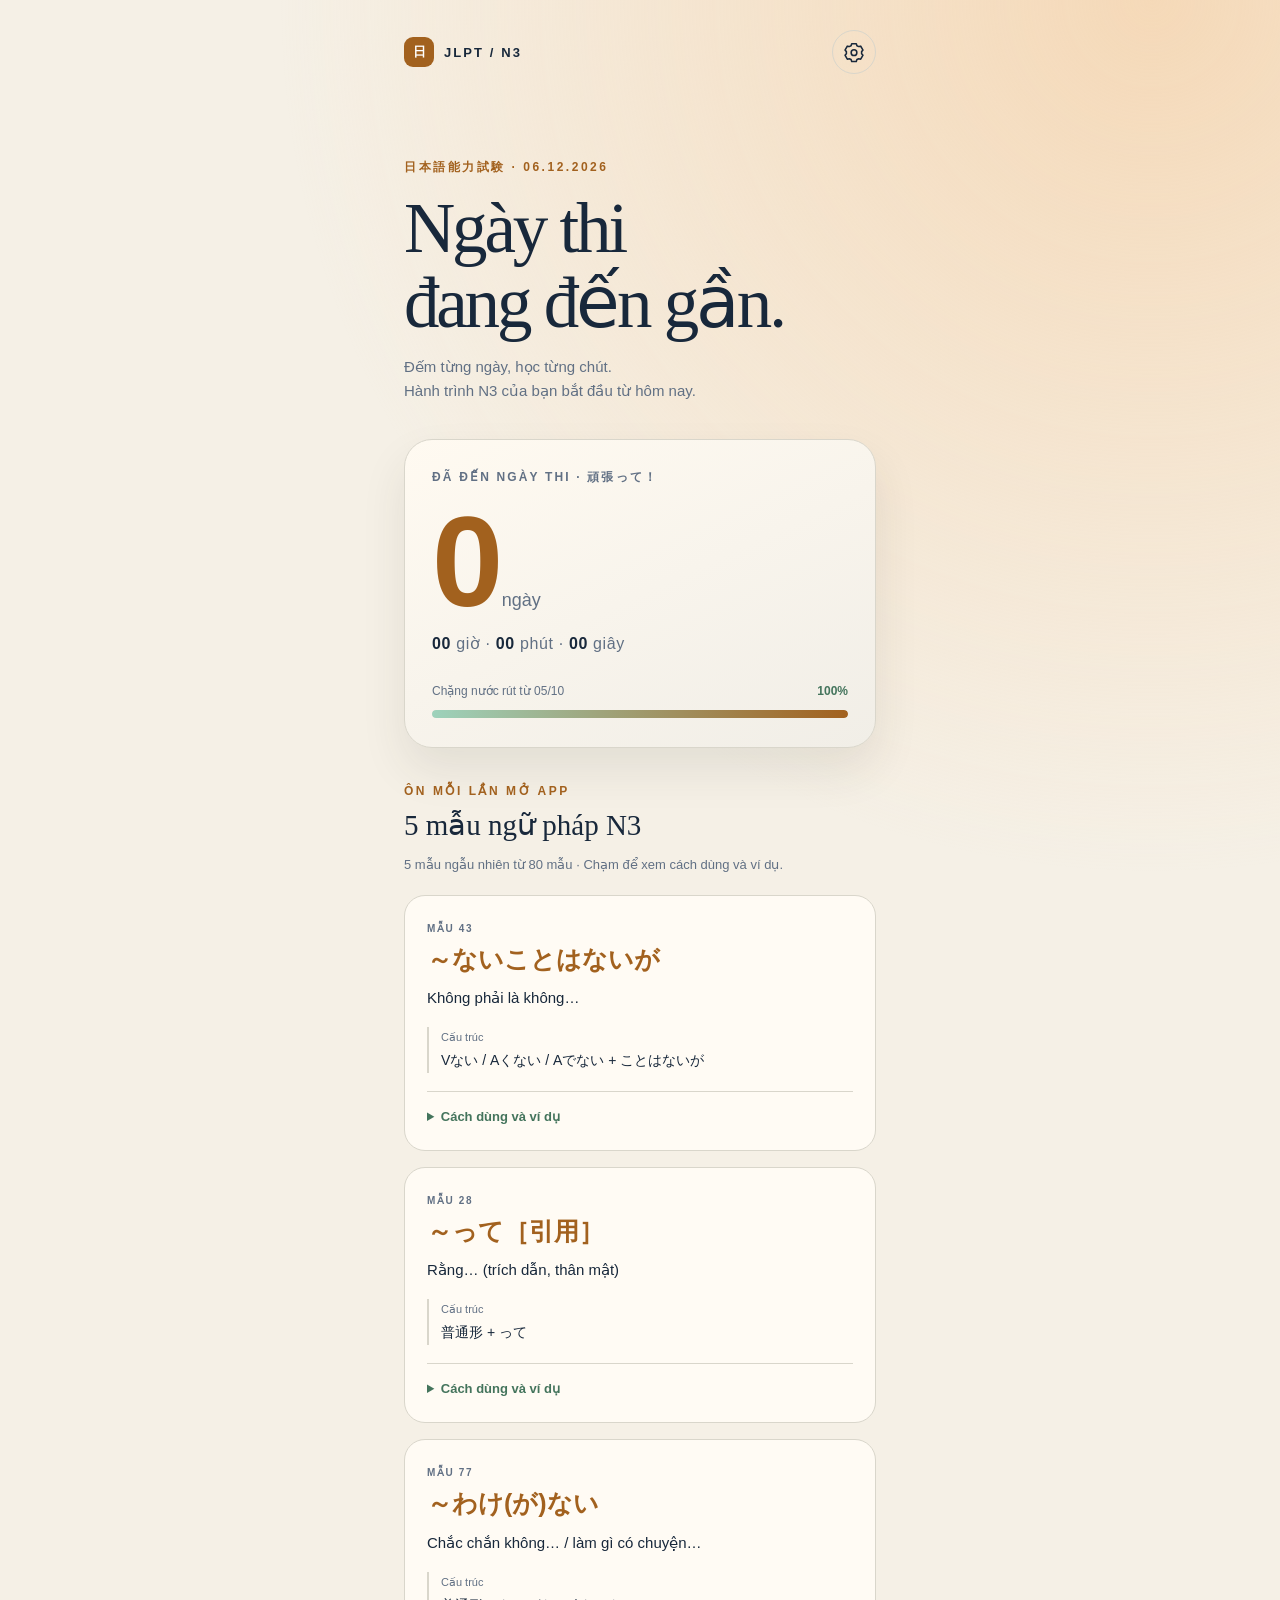
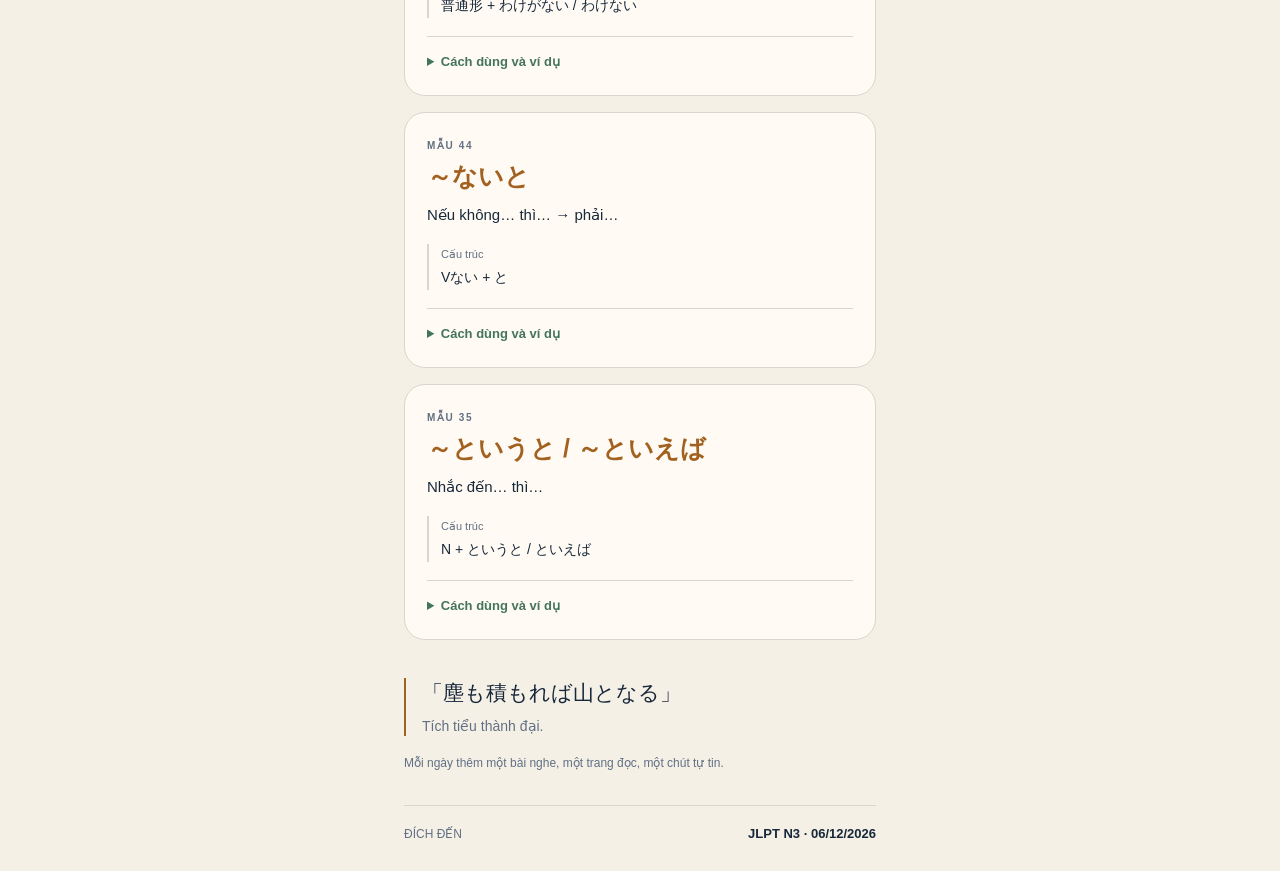
==== index.html @ bcc364c3 "Split settings into profile and grammar sections; hide source pages" ====
<!doctype html>
<html lang="vi">
<head>
  <meta charset="utf-8">
  <meta name="viewport" content="width=device-width, initial-scale=1, viewport-fit=cover">
  <meta name="theme-color" content="#11223a">
  <meta name="apple-mobile-web-app-capable" content="yes">
  <meta name="apple-mobile-web-app-status-bar-style" content="black-translucent">
  <meta name="apple-mobile-web-app-title" content="JLPT N3">
  <meta name="description" content="Đếm ngược đến kỳ thi JLPT N3 ngày 06/12/2026.">
  <link rel="manifest" href="./manifest.webmanifest">
  <link rel="icon" type="image/svg+xml" href="./icon.svg">
  <link rel="apple-touch-icon" href="./apple-touch-icon.png">
  <title>JLPT N3 · Countdown</title>
  <link rel="stylesheet" href="./grammar.css">
  <script type="module" src="./grammar.js"></script>
  <style>
    :root{color-scheme:dark;--bg:#0b1729;--card:#13243c;--line:#304662;--text:#f5f2e9;--muted:#a9b6c8;--accent:#eabb76;--green:#a8d6ba}
    *{box-sizing:border-box}html{min-height:100%;background:var(--bg)}body{margin:0;min-height:100svh;font-family:ui-sans-serif,-apple-system,BlinkMacSystemFont,"Segoe UI",sans-serif;color:var(--text);background:radial-gradient(circle at 80% 5%,#263b56 0,transparent 36%),radial-gradient(circle at 0 100%,#183247 0,transparent 42%),var(--bg)}
    main{width:min(100%,520px);min-height:100svh;margin:auto;padding:calc(30px + env(safe-area-inset-top)) 24px calc(30px + env(safe-area-inset-bottom));display:flex;flex-direction:column}
    .top{display:flex;justify-content:space-between;align-items:center;gap:12px}.brand{display:flex;align-items:center;gap:10px;font-size:13px;font-weight:750;letter-spacing:.16em}.seal{width:30px;height:30px;display:grid;place-items:center;border-radius:9px;background:var(--accent);color:var(--bg);font-weight:900;letter-spacing:0}.settings{display:grid;place-items:center;width:44px;height:44px;color:var(--text);border:1px solid var(--line);border-radius:50%;text-decoration:none}.settings svg{width:22px;height:22px}.settings:focus-visible{outline:2px solid var(--accent);outline-offset:3px}
    .hero{padding:clamp(45px,10vh,85px) 0 36px}.eyebrow{font-size:12px;letter-spacing:.21em;color:var(--accent);font-weight:800}.greeting{color:var(--green);font-size:15px;font-weight:700;margin:16px 0 -2px}.hero h1{font-family:Georgia,"Times New Roman",serif;font-size:clamp(47px,12vw,71px);font-weight:400;line-height:1.05;letter-spacing:-.045em;margin:15px 0}.hero p{color:var(--muted);font-size:15px;line-height:1.6;margin:0}
    .count{border:1px solid var(--line);background:linear-gradient(155deg,#1b304b,var(--card));border-radius:28px;padding:29px 27px;box-shadow:0 22px 50px #040a1480}.count-label{font-size:12px;text-transform:uppercase;letter-spacing:.18em;color:var(--muted);font-weight:700}.days{display:flex;align-items:baseline;gap:10px;margin:12px 0 8px}.days strong{font-size:clamp(90px,24vw,128px);font-weight:650;letter-spacing:-.09em;line-height:1;font-variant-numeric:tabular-nums;color:var(--accent)}.days span{font-size:18px;color:var(--muted)}.clock{font-size:16px;font-variant-numeric:tabular-nums;letter-spacing:.04em;color:var(--text)}.clock span{color:var(--muted)}
    .progress-head{display:flex;justify-content:space-between;gap:10px;margin-top:31px;font-size:12px;color:var(--muted)}.progress-head strong{color:var(--green)}.track{margin-top:12px;height:8px;border-radius:99px;background:#34465b;overflow:hidden}.fill{height:100%;width:0;background:linear-gradient(90deg,#9dd2bb,var(--accent));border-radius:99px;transition:width .5s}
    .footer{margin-top:auto;padding-top:38px}.quote{border-left:2px solid var(--accent);padding-left:16px;line-height:1.45}.quote .jp{font-family:Georgia,"Times New Roman",serif;font-size:21px}.quote .vi{display:block;margin-top:7px;color:var(--muted);font-size:14px}.sub{color:var(--muted);font-size:12px;line-height:1.6;margin:18px 0 0}.exam{display:flex;justify-content:space-between;gap:15px;align-items:center;margin-top:32px;padding-top:20px;border-top:1px solid var(--line);font-size:12px;color:var(--muted)}.exam b{color:var(--text);font-size:13px}
    [hidden]{display:none!important}
    @media(prefers-color-scheme:light){:root{color-scheme:light;--bg:#f5f0e6;--card:#fffbf4;--line:#d9d6cb;--text:#18283b;--muted:#617084;--accent:#a2611e;--green:#44745c}body{background:radial-gradient(circle at 90% 0%,#f5d9b8 0,transparent 32%),var(--bg)}.count{background:linear-gradient(155deg,#fffaf1,#f1eee7);box-shadow:0 22px 45px #36312818}.seal{color:#fff}.track{background:#dfded5}}
    @media(max-width:360px){main{padding-left:19px;padding-right:19px}.count{padding:25px 21px}}
  </style>
</head>
<body>
  <main>
    <header class="top"><div class="brand"><div class="seal">日</div><span>JLPT / N3</span></div><a class="settings" href="./settings.html" aria-label="Mở cài đặt" title="Cài đặt"><svg viewBox="0 0 24 24" fill="none" stroke="currentColor" stroke-width="1.7" stroke-linecap="round" stroke-linejoin="round" aria-hidden="true"><path d="m9.5 3-.7 2.2-2 .9-2.1-.5-2.5 4.3 1.5 1.7v2.2l-1.5 1.7 2.5 4.3 2.1-.5 2 .9.7 2.1h5l.7-2.1 2-.9 2.1.5 2.5-4.3-1.5-1.7v-2.2l1.5-1.7-2.5-4.3-2.1.5-2-.9L14.5 3z"/><circle cx="12" cy="12.7" r="3.1"/></svg></a></header>
    <section class="hero"><div class="eyebrow">日本語能力試験 · 06.12.2026</div><div class="greeting" id="greeting" hidden></div><h1>Ngày thi<br>đang đến gần.</h1><p>Đếm từng ngày, học từng chút.<br>Hành trình N3 của bạn bắt đầu từ hôm nay.</p></section>
    <section class="count" aria-label="Đếm ngược đến ngày thi JLPT N3"><div class="count-label">Còn lại đến ngày thi</div><div class="days"><strong id="days">--</strong><span>ngày</span></div><div class="clock" aria-live="off"><b id="hours">--</b><span> giờ · </span><b id="minutes">--</b><span> phút · </span><b id="seconds">--</b><span> giây</span></div><div class="progress-head"><span>Chặng nước rút từ 05/10</span><strong id="percent">0%</strong></div><div class="track" role="progressbar" aria-label="Tiến độ đến ngày thi" aria-valuemin="0" aria-valuemax="100" aria-valuenow="0"><div class="fill" id="fill"></div></div></section>
    <section class="grammar-panel" id="daily-grammar" aria-labelledby="grammar-title"><div class="eyebrow">ÔN MỖI LẦN MỞ APP</div><h2 class="grammar-heading" id="grammar-title">5 mẫu ngữ pháp N3</h2><p class="grammar-status" id="grammar-status" role="status">Đang tải ngữ pháp…</p><button class="grammar-retry" id="grammar-retry" type="button" hidden>Thử tải lại</button><div class="grammar-list" id="grammar-list" aria-busy="true"></div></section>
    <div class="footer"><div class="quote" aria-live="polite"><span class="jp" id="quote-jp">「継続は力なり」</span><span class="vi" id="quote-vi">Kiên trì tạo nên sức mạnh.</span></div><p class="sub">Mỗi ngày thêm một bài nghe, một trang đọc, một chút tự tin.</p><div class="exam"><span>ĐÍCH ĐẾN</span><b>JLPT N3 · 06/12/2026</b></div></div>
  </main>
  <script>
    (()=>{
      // The calendar is shown in Vietnam time; the exact exam session time is not assumed.
      const exam=Date.parse('2026-12-06T00:00:00+07:00');
      const start=Date.parse('2026-10-05T00:00:00+07:00');
      const $=id=>document.getElementById(id), pad=n=>String(n).padStart(2,'0');
      function update(){
        const now=Date.now(), left=Math.max(0,exam-now);
        $('days').textContent=Math.floor(left/86400000);
        $('hours').textContent=pad(Math.floor(left/3600000)%24);
        $('minutes').textContent=pad(Math.floor(left/60000)%60);
        $('seconds').textContent=pad(Math.floor(left/1000)%60);
        const pct=Math.min(100,Math.max(0,(now-start)/(exam-start)*100));
        $('percent').textContent=Math.floor(pct)+'%';$('fill').style.width=pct+'%';
        document.querySelector('[role="progressbar"]').setAttribute('aria-valuenow',Math.floor(pct));
        if(!left){document.querySelector('.count-label').textContent='Đã đến ngày thi · 頑張って！';}
      }
      update();setInterval(update,1000);
      const nameKey='jlpt-n3-name',quoteKey='jlpt-n3-last-quote';
      const quotes=[
        ['継続は力なり','Kiên trì tạo nên sức mạnh.'],
        ['七転び八起き','Ngã bảy lần, đứng dậy tám lần.'],
        ['塵も積もれば山となる','Tích tiểu thành đại.'],
        ['千里の道も一歩から','Đường ngàn dặm bắt đầu từ một bước.'],
        ['好きこそ物の上手なれ','Yêu thích điều gì, ta sẽ dần giỏi điều ấy.'],
        ['石の上にも三年','Kiên trì đủ lâu rồi sẽ có thành quả.'],
        ['失敗は成功のもと','Thất bại là nền tảng của thành công.'],
        ['習うより慣れよ','Có thực hành mới thành thạo.']
      ];
      const read=key=>{try{return localStorage.getItem(key)}catch{return null}};
      const storedQuote=read(quoteKey);
      let previousQuote=storedQuote===null?-1:Number(storedQuote);
      if(!Number.isInteger(previousQuote)||previousQuote<0||previousQuote>=quotes.length)previousQuote=-1;
      const showQuote=()=>{
        const offset=1+Math.floor(Math.random()*(quotes.length-1));
        const index=previousQuote<0?Math.floor(Math.random()*quotes.length):(previousQuote+offset)%quotes.length;
        previousQuote=index;
        $('quote-jp').textContent='「'+quotes[index][0]+'」';
        $('quote-vi').textContent=quotes[index][1];
        try{localStorage.setItem(quoteKey,String(index))}catch{}
      };
      showQuote();
      let wasHidden=false;
      document.addEventListener('visibilitychange',()=>{if(document.hidden)wasHidden=true;else if(wasHidden){wasHidden=false;showQuote()}});
      window.addEventListener('pagehide',()=>{wasHidden=true});
      window.addEventListener('pageshow',event=>{if(event.persisted&&wasHidden){wasHidden=false;showQuote()}});
      const renderName=name=>{
        const greeting=$('greeting');
        greeting.hidden=!name;
        greeting.textContent=name?'Xin chào, '+name+' 👋':'';
      };
      renderName(read(nameKey)||'');
      window.addEventListener('pageshow',()=>renderName(read(nameKey)||''));
      document.addEventListener('visibilitychange',()=>{if(!document.hidden)renderName(read(nameKey)||'')});
      if('serviceWorker' in navigator)window.addEventListener('load',()=>navigator.serviceWorker.register('./sw.js').catch(()=>{}));
    })();
  </script>
</body>
</html>
---- grammar.css ----
.grammar-panel{margin-top:36px}.grammar-heading{font-family:Georgia,"Times New Roman",serif;font-size:29px;font-weight:400;line-height:1.2;margin:10px 0 12px}.grammar-status{font-size:13px;color:var(--muted);line-height:1.6;margin:0 0 19px}.grammar-list{display:grid;gap:16px}.grammar-card{min-width:0;padding:22px;border:1px solid var(--line);border-radius:21px;background:var(--card);overflow-wrap:anywhere}.grammar-number{font-size:10px;letter-spacing:.16em;color:var(--muted);font-weight:750}.grammar-pattern{font-size:25px;line-height:1.5;color:var(--accent);font-weight:700;margin:5px 0 8px}.grammar-meaning{font-size:15px;line-height:1.6;margin:0 0 17px;color:var(--text)}.grammar-structure{border-left:2px solid var(--line);padding-left:12px}.grammar-structure>span{color:var(--muted);font-size:11px}.grammar-structure p{font-size:14px;line-height:1.7;margin:4px 0 0;white-space:pre-wrap;color:var(--text)}.grammar-details{margin-top:18px;border-top:1px solid var(--line);padding-top:13px}.grammar-details summary{cursor:pointer;color:var(--green);font-weight:650;font-size:13px;padding:4px 0}.grammar-details summary:focus-visible{outline:2px solid var(--accent);outline-offset:4px;border-radius:3px}.grammar-detail-content{font-size:14px;line-height:1.75;color:var(--text)}.grammar-detail-content p{margin:13px 0;white-space:pre-wrap}.grammar-example{border-radius:12px;background:var(--bg);padding:4px 14px}.grammar-example-jp{font-size:17px}.grammar-example .grammar-hira{color:var(--muted);font-size:13px}.grammar-note{color:var(--muted)}.grammar-retry{border:1px solid var(--line);border-radius:12px;background:var(--card);color:var(--text);font:inherit;padding:12px 18px;cursor:pointer}.grammar-library-page{margin:0;background:var(--bg);color:var(--text);font-family:ui-sans-serif,-apple-system,BlinkMacSystemFont,"Segoe UI",sans-serif}.grammar-library-page *{box-sizing:border-box}.grammar-library-page main{max-width:640px;margin:auto;padding:calc(30px + env(safe-area-inset-top)) 22px calc(40px + env(safe-area-inset-bottom))}.grammar-library-page .back{color:var(--accent);text-decoration:none;font-size:14px;display:inline-block;padding:8px 0}.grammar-library-page header{margin:32px 0 24px}.grammar-library-page h1{font-family:Georgia,"Times New Roman",serif;font-size:39px;font-weight:400;line-height:1.15;margin:10px 0 13px}.grammar-search-label{display:block;color:var(--muted);font-size:13px;margin-bottom:9px}.grammar-search{width:100%;font:inherit;font-size:16px;border:1px solid var(--line);border-radius:13px;background:var(--card);color:var(--text);padding:14px;margin:0 0 17px}.grammar-search:focus{outline:2px solid var(--accent);outline-offset:2px}.grammar-library-page [hidden]{display:none!important}
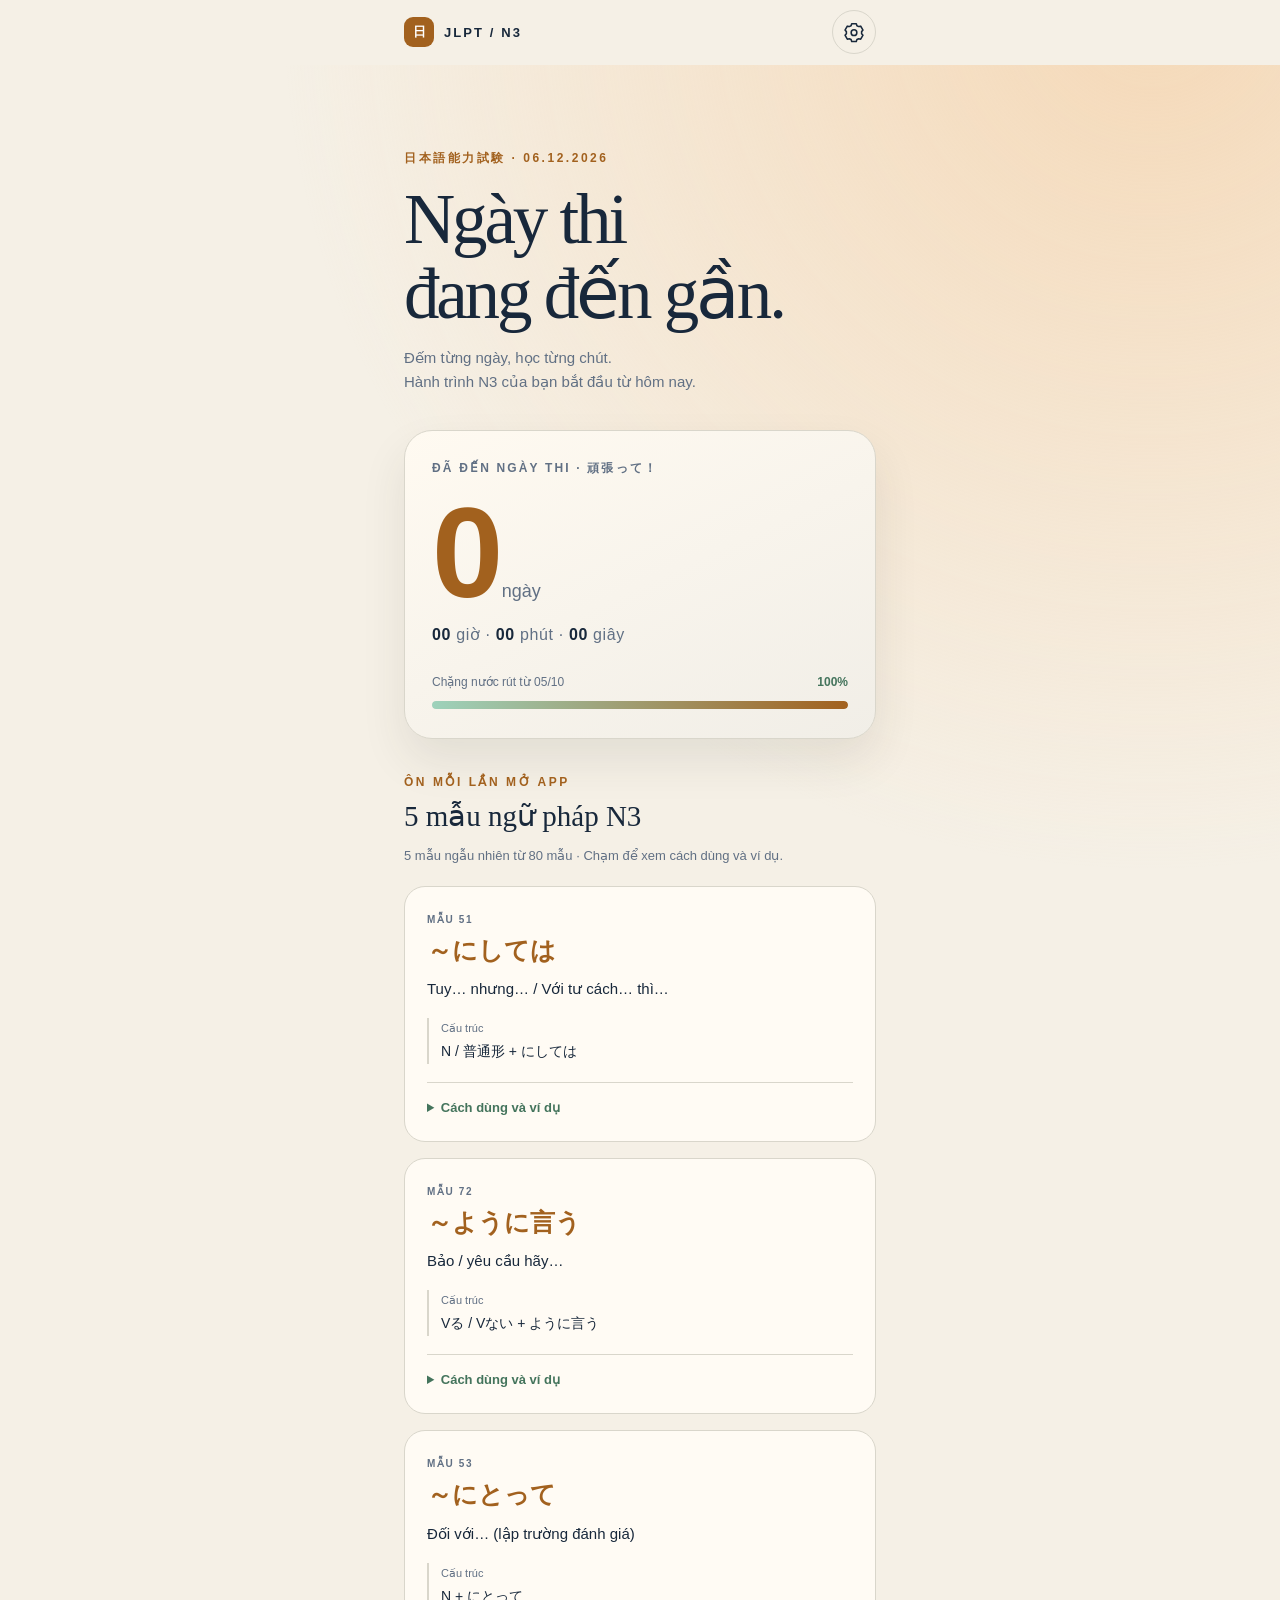
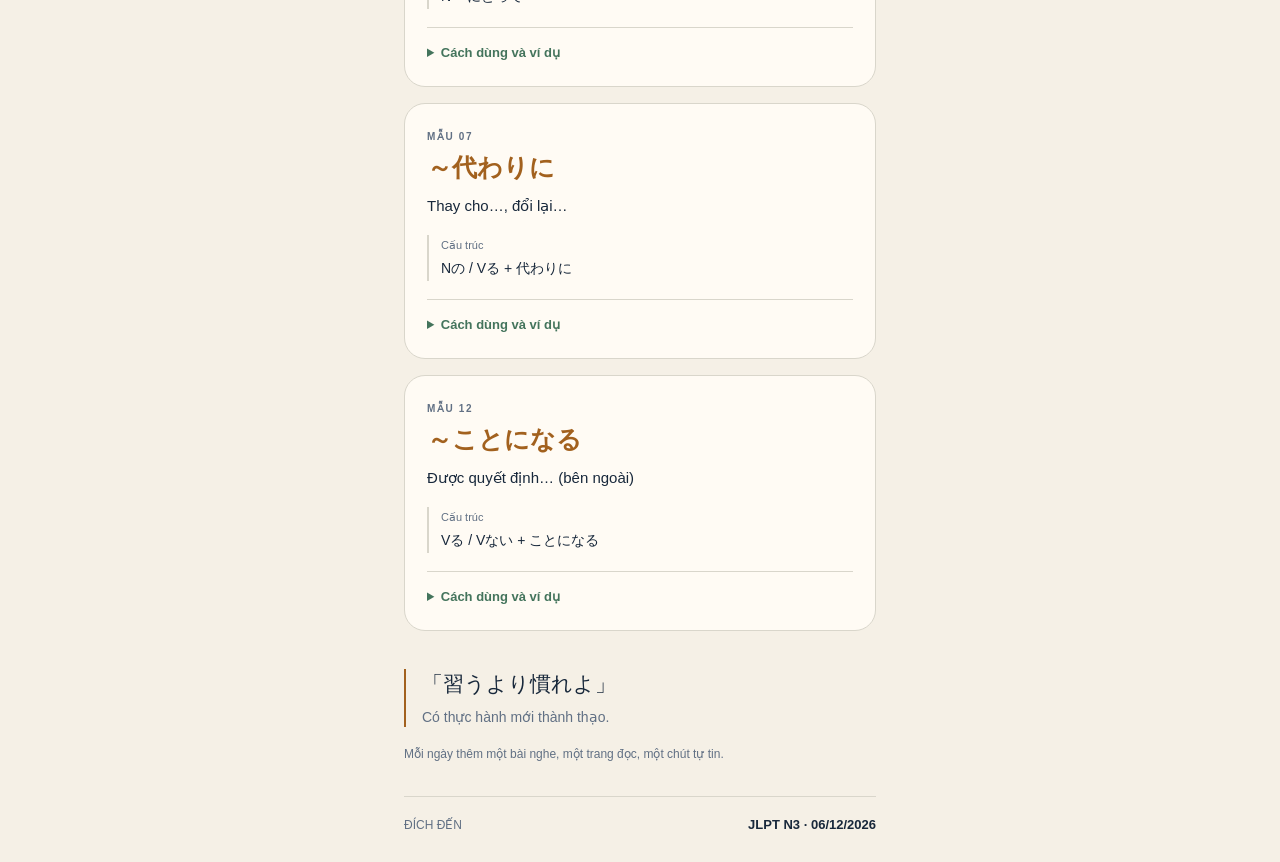
==== commit 4f3506bb: "Pin grammar search header and compact countdown while scrolling" ====
--- a/index.html
+++ b/index.html
@@ -17,20 +17,20 @@
   <style>
     :root{color-scheme:dark;--bg:#0b1729;--card:#13243c;--line:#304662;--text:#f5f2e9;--muted:#a9b6c8;--accent:#eabb76;--green:#a8d6ba}
     *{box-sizing:border-box}html{min-height:100%;background:var(--bg)}body{margin:0;min-height:100svh;font-family:ui-sans-serif,-apple-system,BlinkMacSystemFont,"Segoe UI",sans-serif;color:var(--text);background:radial-gradient(circle at 80% 5%,#263b56 0,transparent 36%),radial-gradient(circle at 0 100%,#183247 0,transparent 42%),var(--bg)}
-    main{width:min(100%,520px);min-height:100svh;margin:auto;padding:calc(30px + env(safe-area-inset-top)) 24px calc(30px + env(safe-area-inset-bottom));display:flex;flex-direction:column}
-    .top{display:flex;justify-content:space-between;align-items:center;gap:12px}.brand{display:flex;align-items:center;gap:10px;font-size:13px;font-weight:750;letter-spacing:.16em}.seal{width:30px;height:30px;display:grid;place-items:center;border-radius:9px;background:var(--accent);color:var(--bg);font-weight:900;letter-spacing:0}.settings{display:grid;place-items:center;width:44px;height:44px;color:var(--text);border:1px solid var(--line);border-radius:50%;text-decoration:none}.settings svg{width:22px;height:22px}.settings:focus-visible{outline:2px solid var(--accent);outline-offset:3px}
+    main{width:min(100%,520px);min-height:calc(100svh - 64px - env(safe-area-inset-top));margin:auto;padding:0 24px calc(30px + env(safe-area-inset-bottom));display:flex;flex-direction:column}
+    .top{position:sticky;top:0;z-index:30;background:var(--bg);border-bottom:1px solid transparent}.top-inner{max-width:520px;margin:auto;display:flex;justify-content:space-between;align-items:center;gap:12px;padding:calc(10px + env(safe-area-inset-top)) 24px 10px;min-height:calc(64px + env(safe-area-inset-top))}.top.is-compact{border-bottom-color:var(--line);box-shadow:0 6px 18px #0002}.pinned-countdown{min-width:0;font-variant-numeric:tabular-nums}.pinned-label{display:block;font-size:10px;color:var(--muted);letter-spacing:.1em;font-weight:700}.pinned-value{display:flex;align-items:baseline;gap:7px;white-space:nowrap;color:var(--accent);font-size:15px}.pinned-value strong{font-size:23px;line-height:1.2}.pinned-clock{color:var(--text);font-size:13px;margin-left:4px}.settings{flex-shrink:0}.brand{display:flex;align-items:center;gap:10px;font-size:13px;font-weight:750;letter-spacing:.16em}.seal{width:30px;height:30px;display:grid;place-items:center;border-radius:9px;background:var(--accent);color:var(--bg);font-weight:900;letter-spacing:0}.settings{display:grid;place-items:center;width:44px;height:44px;color:var(--text);border:1px solid var(--line);border-radius:50%;text-decoration:none}.settings svg{width:22px;height:22px}.settings:focus-visible{outline:2px solid var(--accent);outline-offset:3px}
     .hero{padding:clamp(45px,10vh,85px) 0 36px}.eyebrow{font-size:12px;letter-spacing:.21em;color:var(--accent);font-weight:800}.greeting{color:var(--green);font-size:15px;font-weight:700;margin:16px 0 -2px}.hero h1{font-family:Georgia,"Times New Roman",serif;font-size:clamp(47px,12vw,71px);font-weight:400;line-height:1.05;letter-spacing:-.045em;margin:15px 0}.hero p{color:var(--muted);font-size:15px;line-height:1.6;margin:0}
     .count{border:1px solid var(--line);background:linear-gradient(155deg,#1b304b,var(--card));border-radius:28px;padding:29px 27px;box-shadow:0 22px 50px #040a1480}.count-label{font-size:12px;text-transform:uppercase;letter-spacing:.18em;color:var(--muted);font-weight:700}.days{display:flex;align-items:baseline;gap:10px;margin:12px 0 8px}.days strong{font-size:clamp(90px,24vw,128px);font-weight:650;letter-spacing:-.09em;line-height:1;font-variant-numeric:tabular-nums;color:var(--accent)}.days span{font-size:18px;color:var(--muted)}.clock{font-size:16px;font-variant-numeric:tabular-nums;letter-spacing:.04em;color:var(--text)}.clock span{color:var(--muted)}
     .progress-head{display:flex;justify-content:space-between;gap:10px;margin-top:31px;font-size:12px;color:var(--muted)}.progress-head strong{color:var(--green)}.track{margin-top:12px;height:8px;border-radius:99px;background:#34465b;overflow:hidden}.fill{height:100%;width:0;background:linear-gradient(90deg,#9dd2bb,var(--accent));border-radius:99px;transition:width .5s}
     .footer{margin-top:auto;padding-top:38px}.quote{border-left:2px solid var(--accent);padding-left:16px;line-height:1.45}.quote .jp{font-family:Georgia,"Times New Roman",serif;font-size:21px}.quote .vi{display:block;margin-top:7px;color:var(--muted);font-size:14px}.sub{color:var(--muted);font-size:12px;line-height:1.6;margin:18px 0 0}.exam{display:flex;justify-content:space-between;gap:15px;align-items:center;margin-top:32px;padding-top:20px;border-top:1px solid var(--line);font-size:12px;color:var(--muted)}.exam b{color:var(--text);font-size:13px}
     [hidden]{display:none!important}
     @media(prefers-color-scheme:light){:root{color-scheme:light;--bg:#f5f0e6;--card:#fffbf4;--line:#d9d6cb;--text:#18283b;--muted:#617084;--accent:#a2611e;--green:#44745c}body{background:radial-gradient(circle at 90% 0%,#f5d9b8 0,transparent 32%),var(--bg)}.count{background:linear-gradient(155deg,#fffaf1,#f1eee7);box-shadow:0 22px 45px #36312818}.seal{color:#fff}.track{background:#dfded5}}
-    @media(max-width:360px){main{padding-left:19px;padding-right:19px}.count{padding:25px 21px}}
+    @media(max-width:360px){main,.top-inner{padding-left:19px;padding-right:19px}.count{padding:25px 21px}}
   </style>
 </head>
 <body>
+  <header class="top" id="countdown-header"><div class="top-inner"><div class="brand" id="header-brand"><div class="seal">日</div><span>JLPT / N3</span></div><div class="pinned-countdown" id="pinned-countdown" hidden><span class="pinned-label">JLPT N3 · CÒN LẠI</span><div class="pinned-value"><strong id="pinned-days">--</strong><span>ngày</span><span class="pinned-clock" id="pinned-clock">--:--:--</span></div></div><a class="settings" href="./settings.html" aria-label="Mở cài đặt" title="Cài đặt"><svg viewBox="0 0 24 24" fill="none" stroke="currentColor" stroke-width="1.7" stroke-linecap="round" stroke-linejoin="round" aria-hidden="true"><path d="m9.5 3-.7 2.2-2 .9-2.1-.5-2.5 4.3 1.5 1.7v2.2l-1.5 1.7 2.5 4.3 2.1-.5 2 .9.7 2.1h5l.7-2.1 2-.9 2.1.5 2.5-4.3-1.5-1.7v-2.2l1.5-1.7-2.5-4.3-2.1.5-2-.9L14.5 3z"/><circle cx="12" cy="12.7" r="3.1"/></svg></a></div></header>
   <main>
-    <header class="top"><div class="brand"><div class="seal">日</div><span>JLPT / N3</span></div><a class="settings" href="./settings.html" aria-label="Mở cài đặt" title="Cài đặt"><svg viewBox="0 0 24 24" fill="none" stroke="currentColor" stroke-width="1.7" stroke-linecap="round" stroke-linejoin="round" aria-hidden="true"><path d="m9.5 3-.7 2.2-2 .9-2.1-.5-2.5 4.3 1.5 1.7v2.2l-1.5 1.7 2.5 4.3 2.1-.5 2 .9.7 2.1h5l.7-2.1 2-.9 2.1.5 2.5-4.3-1.5-1.7v-2.2l1.5-1.7-2.5-4.3-2.1.5-2-.9L14.5 3z"/><circle cx="12" cy="12.7" r="3.1"/></svg></a></header>
     <section class="hero"><div class="eyebrow">日本語能力試験 · 06.12.2026</div><div class="greeting" id="greeting" hidden></div><h1>Ngày thi<br>đang đến gần.</h1><p>Đếm từng ngày, học từng chút.<br>Hành trình N3 của bạn bắt đầu từ hôm nay.</p></section>
     <section class="count" aria-label="Đếm ngược đến ngày thi JLPT N3"><div class="count-label">Còn lại đến ngày thi</div><div class="days"><strong id="days">--</strong><span>ngày</span></div><div class="clock" aria-live="off"><b id="hours">--</b><span> giờ · </span><b id="minutes">--</b><span> phút · </span><b id="seconds">--</b><span> giây</span></div><div class="progress-head"><span>Chặng nước rút từ 05/10</span><strong id="percent">0%</strong></div><div class="track" role="progressbar" aria-label="Tiến độ đến ngày thi" aria-valuemin="0" aria-valuemax="100" aria-valuenow="0"><div class="fill" id="fill"></div></div></section>
     <section class="grammar-panel" id="daily-grammar" aria-labelledby="grammar-title"><div class="eyebrow">ÔN MỖI LẦN MỞ APP</div><h2 class="grammar-heading" id="grammar-title">5 mẫu ngữ pháp N3</h2><p class="grammar-status" id="grammar-status" role="status">Đang tải ngữ pháp…</p><button class="grammar-retry" id="grammar-retry" type="button" hidden>Thử tải lại</button><div class="grammar-list" id="grammar-list" aria-busy="true"></div></section>
@@ -48,12 +48,30 @@
         $('hours').textContent=pad(Math.floor(left/3600000)%24);
         $('minutes').textContent=pad(Math.floor(left/60000)%60);
         $('seconds').textContent=pad(Math.floor(left/1000)%60);
+        $('pinned-days').textContent=$('days').textContent;
+        $('pinned-clock').textContent=$('hours').textContent+':'+$('minutes').textContent+':'+$('seconds').textContent;
         const pct=Math.min(100,Math.max(0,(now-start)/(exam-start)*100));
         $('percent').textContent=Math.floor(pct)+'%';$('fill').style.width=pct+'%';
         document.querySelector('[role="progressbar"]').setAttribute('aria-valuenow',Math.floor(pct));
         if(!left){document.querySelector('.count-label').textContent='Đã đến ngày thi · 頑張って！';}
       }
       update();setInterval(update,1000);
+      const header=$('countdown-header'),card=document.querySelector('.count');
+      const updatePinned=()=>{
+        const passed=card.getBoundingClientRect().bottom<=header.getBoundingClientRect().bottom;
+        header.classList.toggle('is-compact',passed);
+        $('pinned-countdown').hidden=!passed;
+        $('header-brand').hidden=passed;
+      };
+      let scrollScheduled=false;
+      window.addEventListener('scroll',()=>{
+        if(scrollScheduled)return;
+        scrollScheduled=true;
+        requestAnimationFrame(()=>{updatePinned();scrollScheduled=false});
+      },{passive:true});
+      window.addEventListener('resize',updatePinned);
+      window.addEventListener('pageshow',updatePinned);
+      requestAnimationFrame(updatePinned);
       const nameKey='jlpt-n3-name',quoteKey='jlpt-n3-last-quote';
       const quotes=[
         ['継続は力なり','Kiên trì tạo nên sức mạnh.'],
--- a/grammar.css
+++ b/grammar.css
@@ -1 +1 @@
-.grammar-panel{margin-top:36px}.grammar-heading{font-family:Georgia,"Times New Roman",serif;font-size:29px;font-weight:400;line-height:1.2;margin:10px 0 12px}.grammar-status{font-size:13px;color:var(--muted);line-height:1.6;margin:0 0 19px}.grammar-list{display:grid;gap:16px}.grammar-card{min-width:0;padding:22px;border:1px solid var(--line);border-radius:21px;background:var(--card);overflow-wrap:anywhere}.grammar-number{font-size:10px;letter-spacing:.16em;color:var(--muted);font-weight:750}.grammar-pattern{font-size:25px;line-height:1.5;color:var(--accent);font-weight:700;margin:5px 0 8px}.grammar-meaning{font-size:15px;line-height:1.6;margin:0 0 17px;color:var(--text)}.grammar-structure{border-left:2px solid var(--line);padding-left:12px}.grammar-structure>span{color:var(--muted);font-size:11px}.grammar-structure p{font-size:14px;line-height:1.7;margin:4px 0 0;white-space:pre-wrap;color:var(--text)}.grammar-details{margin-top:18px;border-top:1px solid var(--line);padding-top:13px}.grammar-details summary{cursor:pointer;color:var(--green);font-weight:650;font-size:13px;padding:4px 0}.grammar-details summary:focus-visible{outline:2px solid var(--accent);outline-offset:4px;border-radius:3px}.grammar-detail-content{font-size:14px;line-height:1.75;color:var(--text)}.grammar-detail-content p{margin:13px 0;white-space:pre-wrap}.grammar-example{border-radius:12px;background:var(--bg);padding:4px 14px}.grammar-example-jp{font-size:17px}.grammar-example .grammar-hira{color:var(--muted);font-size:13px}.grammar-note{color:var(--muted)}.grammar-retry{border:1px solid var(--line);border-radius:12px;background:var(--card);color:var(--text);font:inherit;padding:12px 18px;cursor:pointer}.grammar-library-page{margin:0;background:var(--bg);color:var(--text);font-family:ui-sans-serif,-apple-system,BlinkMacSystemFont,"Segoe UI",sans-serif}.grammar-library-page *{box-sizing:border-box}.grammar-library-page main{max-width:640px;margin:auto;padding:calc(30px + env(safe-area-inset-top)) 22px calc(40px + env(safe-area-inset-bottom))}.grammar-library-page .back{color:var(--accent);text-decoration:none;font-size:14px;display:inline-block;padding:8px 0}.grammar-library-page header{margin:32px 0 24px}.grammar-library-page h1{font-family:Georgia,"Times New Roman",serif;font-size:39px;font-weight:400;line-height:1.15;margin:10px 0 13px}.grammar-search-label{display:block;color:var(--muted);font-size:13px;margin-bottom:9px}.grammar-search{width:100%;font:inherit;font-size:16px;border:1px solid var(--line);border-radius:13px;background:var(--card);color:var(--text);padding:14px;margin:0 0 17px}.grammar-search:focus{outline:2px solid var(--accent);outline-offset:2px}.grammar-library-page [hidden]{display:none!important}
+.grammar-panel{margin-top:36px}.grammar-heading{font-family:Georgia,"Times New Roman",serif;font-size:29px;font-weight:400;line-height:1.2;margin:10px 0 12px}.grammar-status{font-size:13px;color:var(--muted);line-height:1.6;margin:0 0 19px}.grammar-list{display:grid;gap:16px}.grammar-card{min-width:0;padding:22px;border:1px solid var(--line);border-radius:21px;background:var(--card);overflow-wrap:anywhere}.grammar-number{font-size:10px;letter-spacing:.16em;color:var(--muted);font-weight:750}.grammar-pattern{font-size:25px;line-height:1.5;color:var(--accent);font-weight:700;margin:5px 0 8px}.grammar-meaning{font-size:15px;line-height:1.6;margin:0 0 17px;color:var(--text)}.grammar-structure{border-left:2px solid var(--line);padding-left:12px}.grammar-structure>span{color:var(--muted);font-size:11px}.grammar-structure p{font-size:14px;line-height:1.7;margin:4px 0 0;white-space:pre-wrap;color:var(--text)}.grammar-details{margin-top:18px;border-top:1px solid var(--line);padding-top:13px}.grammar-details summary{cursor:pointer;color:var(--green);font-weight:650;font-size:13px;padding:4px 0}.grammar-details summary:focus-visible{outline:2px solid var(--accent);outline-offset:4px;border-radius:3px}.grammar-detail-content{font-size:14px;line-height:1.75;color:var(--text)}.grammar-detail-content p{margin:13px 0;white-space:pre-wrap}.grammar-example{border-radius:12px;background:var(--bg);padding:4px 14px}.grammar-example-jp{font-size:17px}.grammar-example .grammar-hira{color:var(--muted);font-size:13px}.grammar-note{color:var(--muted)}.grammar-retry{border:1px solid var(--line);border-radius:12px;background:var(--card);color:var(--text);font:inherit;padding:12px 18px;cursor:pointer}.grammar-library-page{margin:0;background:var(--bg);color:var(--text);font-family:ui-sans-serif,-apple-system,BlinkMacSystemFont,"Segoe UI",sans-serif}.grammar-library-page *{box-sizing:border-box}.grammar-library-page main{max-width:640px;margin:auto;padding:0 22px calc(40px + env(safe-area-inset-bottom))}.grammar-library-page .back{color:var(--accent);text-decoration:none;font-size:14px;display:inline-block;padding:8px 0}.grammar-library-page .library-toolbar{position:sticky;top:0;z-index:30;background:var(--bg);margin:0 -22px 20px;padding:calc(10px + env(safe-area-inset-top)) 22px 12px;border-bottom:1px solid var(--line);box-shadow:0 6px 18px #0002}.library-toolbar-row{display:flex;align-items:center;gap:10px;min-height:44px;margin-bottom:12px}.grammar-library-page .library-toolbar .back{display:grid;place-items:center;min-width:44px;min-height:44px;font-size:24px;padding:0;border:1px solid var(--line);border-radius:50%}.grammar-library-page .library-toolbar h1{font-size:23px;line-height:1.3;margin:0}.library-toolbar .grammar-search-label{position:absolute;width:1px;height:1px;padding:0;margin:-1px;overflow:hidden;clip-path:inset(50%);white-space:nowrap}.library-toolbar .grammar-search{margin-bottom:0;padding:12px}.library-toolbar .grammar-status{margin:8px 0 0;font-size:12px}.grammar-library-page .grammar-card{scroll-margin-top:calc(160px + env(safe-area-inset-top))}.grammar-library-page h1{font-family:Georgia,"Times New Roman",serif;font-size:39px;font-weight:400;line-height:1.15;margin:10px 0 13px}.grammar-search-label{display:block;color:var(--muted);font-size:13px;margin-bottom:9px}.grammar-search{width:100%;font:inherit;font-size:16px;border:1px solid var(--line);border-radius:13px;background:var(--card);color:var(--text);padding:14px;margin:0 0 17px}.grammar-search:focus{outline:2px solid var(--accent);outline-offset:2px}.grammar-library-page [hidden]{display:none!important}
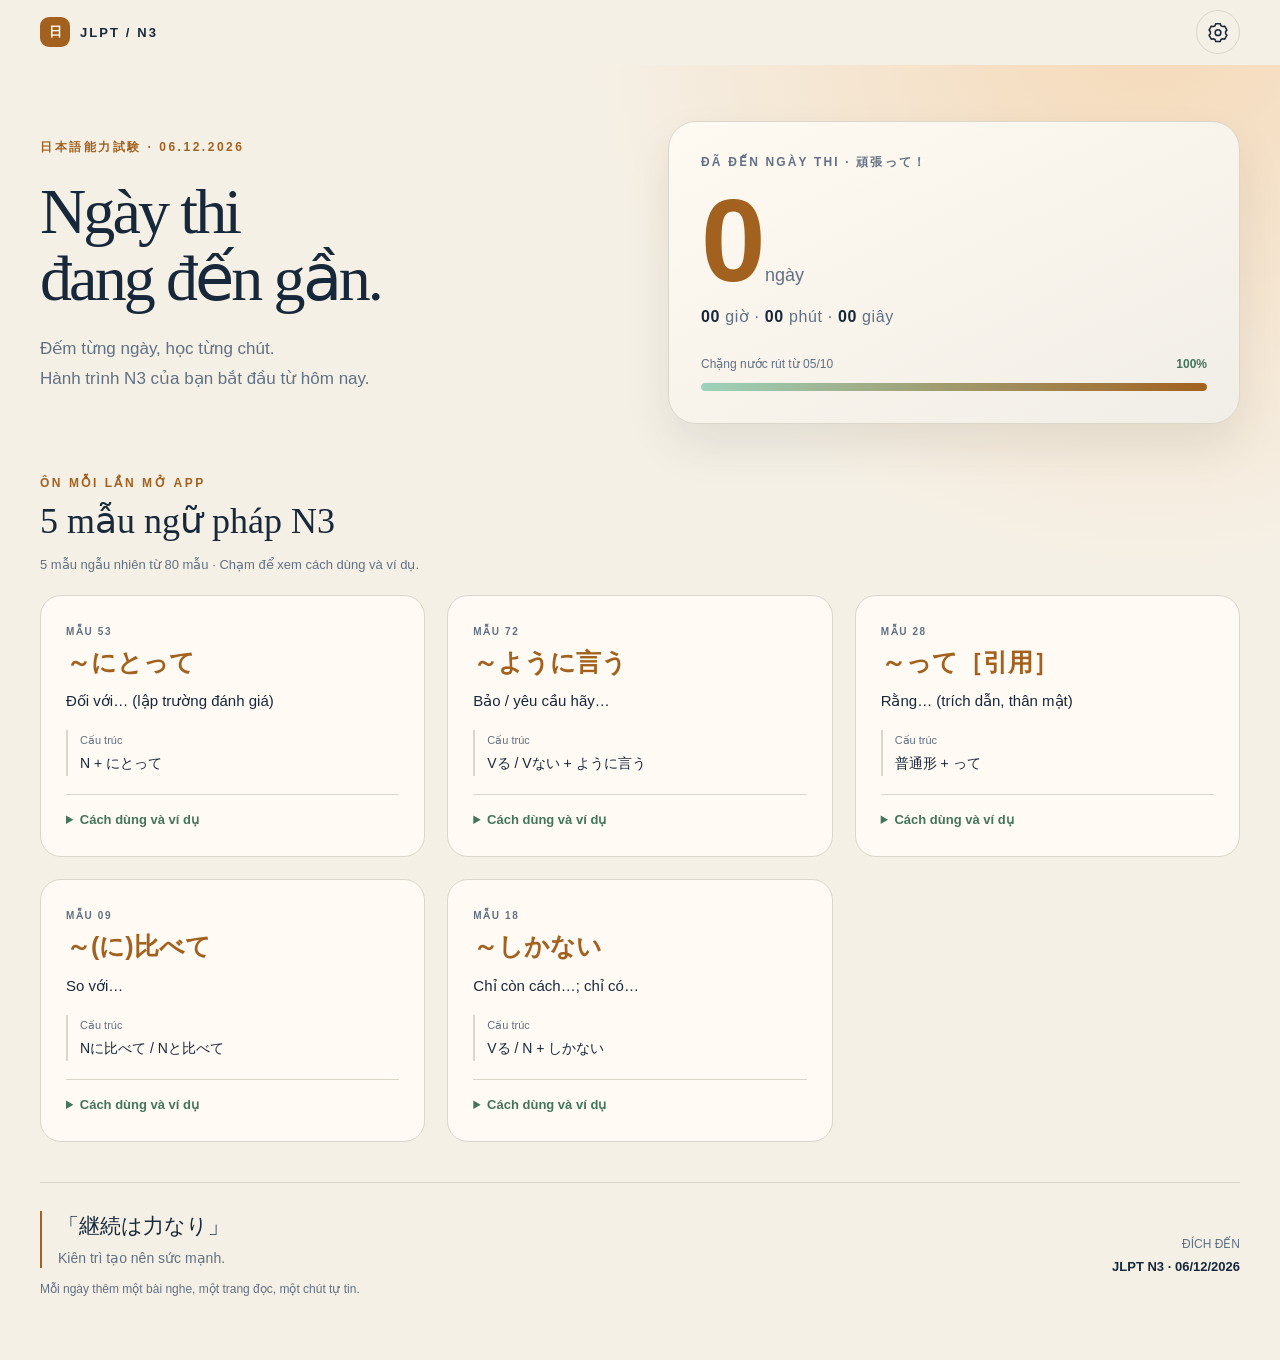
==== commit a8232fb7: "Add desktop layouts for countdown, grammar library and settings" ====
--- a/index.html
+++ b/index.html
@@ -26,6 +26,23 @@
     [hidden]{display:none!important}
     @media(prefers-color-scheme:light){:root{color-scheme:light;--bg:#f5f0e6;--card:#fffbf4;--line:#d9d6cb;--text:#18283b;--muted:#617084;--accent:#a2611e;--green:#44745c}body{background:radial-gradient(circle at 90% 0%,#f5d9b8 0,transparent 32%),var(--bg)}.count{background:linear-gradient(155deg,#fffaf1,#f1eee7);box-shadow:0 22px 45px #36312818}.seal{color:#fff}.track{background:#dfded5}}
     @media(max-width:360px){main,.top-inner{padding-left:19px;padding-right:19px}.count{padding:25px 21px}}
+    @media(min-width:900px){
+      main{width:100%;max-width:1280px;display:grid;grid-template-columns:minmax(0,1fr) minmax(0,1fr);gap:32px 56px;align-items:start;padding:36px 40px 60px}
+      .top-inner{max-width:1280px;padding-left:40px;padding-right:40px}
+      .hero{padding:28px 0 20px;align-self:center;min-width:0}
+      .hero h1{font-size:clamp(52px,5vw,72px);margin:22px 0}
+      .hero p{font-size:17px;line-height:1.75}
+      .greeting{font-size:17px}
+      .count{margin-top:20px;padding:32px;align-self:center;min-width:0}
+      .days strong{font-size:116px}
+      .grammar-panel{grid-column:1 / -1;margin-top:20px}
+      .grammar-heading{font-size:36px}
+      .grammar-panel .grammar-list{grid-template-columns:repeat(2,minmax(0,1fr));align-items:start;gap:22px}
+      .footer{grid-column:1 / -1;display:grid;grid-template-columns:minmax(0,1fr) auto;gap:12px 40px;margin-top:8px;padding-top:28px;border-top:1px solid var(--line)}
+      .quote,.sub{grid-column:1;margin:0}
+      .exam{grid-column:2;grid-row:1 / span 2;flex-direction:column;align-items:flex-end;justify-content:center;gap:8px;margin:0;padding:0;border:0}
+    }
+    @media(min-width:1100px){.grammar-panel .grammar-list{grid-template-columns:repeat(3,minmax(0,1fr))}.grammar-card{padding:25px}}
   </style>
 </head>
 <body>
--- a/grammar.css
+++ b/grammar.css
@@ -1 +1,17 @@
 .grammar-panel{margin-top:36px}.grammar-heading{font-family:Georgia,"Times New Roman",serif;font-size:29px;font-weight:400;line-height:1.2;margin:10px 0 12px}.grammar-status{font-size:13px;color:var(--muted);line-height:1.6;margin:0 0 19px}.grammar-list{display:grid;gap:16px}.grammar-card{min-width:0;padding:22px;border:1px solid var(--line);border-radius:21px;background:var(--card);overflow-wrap:anywhere}.grammar-number{font-size:10px;letter-spacing:.16em;color:var(--muted);font-weight:750}.grammar-pattern{font-size:25px;line-height:1.5;color:var(--accent);font-weight:700;margin:5px 0 8px}.grammar-meaning{font-size:15px;line-height:1.6;margin:0 0 17px;color:var(--text)}.grammar-structure{border-left:2px solid var(--line);padding-left:12px}.grammar-structure>span{color:var(--muted);font-size:11px}.grammar-structure p{font-size:14px;line-height:1.7;margin:4px 0 0;white-space:pre-wrap;color:var(--text)}.grammar-details{margin-top:18px;border-top:1px solid var(--line);padding-top:13px}.grammar-details summary{cursor:pointer;color:var(--green);font-weight:650;font-size:13px;padding:4px 0}.grammar-details summary:focus-visible{outline:2px solid var(--accent);outline-offset:4px;border-radius:3px}.grammar-detail-content{font-size:14px;line-height:1.75;color:var(--text)}.grammar-detail-content p{margin:13px 0;white-space:pre-wrap}.grammar-example{border-radius:12px;background:var(--bg);padding:4px 14px}.grammar-example-jp{font-size:17px}.grammar-example .grammar-hira{color:var(--muted);font-size:13px}.grammar-note{color:var(--muted)}.grammar-retry{border:1px solid var(--line);border-radius:12px;background:var(--card);color:var(--text);font:inherit;padding:12px 18px;cursor:pointer}.grammar-library-page{margin:0;background:var(--bg);color:var(--text);font-family:ui-sans-serif,-apple-system,BlinkMacSystemFont,"Segoe UI",sans-serif}.grammar-library-page *{box-sizing:border-box}.grammar-library-page main{max-width:640px;margin:auto;padding:0 22px calc(40px + env(safe-area-inset-bottom))}.grammar-library-page .back{color:var(--accent);text-decoration:none;font-size:14px;display:inline-block;padding:8px 0}.grammar-library-page .library-toolbar{position:sticky;top:0;z-index:30;background:var(--bg);margin:0 -22px 20px;padding:calc(10px + env(safe-area-inset-top)) 22px 12px;border-bottom:1px solid var(--line);box-shadow:0 6px 18px #0002}.library-toolbar-row{display:flex;align-items:center;gap:10px;min-height:44px;margin-bottom:12px}.grammar-library-page .library-toolbar .back{display:grid;place-items:center;min-width:44px;min-height:44px;font-size:24px;padding:0;border:1px solid var(--line);border-radius:50%}.grammar-library-page .library-toolbar h1{font-size:23px;line-height:1.3;margin:0}.library-toolbar .grammar-search-label{position:absolute;width:1px;height:1px;padding:0;margin:-1px;overflow:hidden;clip-path:inset(50%);white-space:nowrap}.library-toolbar .grammar-search{margin-bottom:0;padding:12px}.library-toolbar .grammar-status{margin:8px 0 0;font-size:12px}.grammar-library-page .grammar-card{scroll-margin-top:calc(160px + env(safe-area-inset-top))}.grammar-library-page h1{font-family:Georgia,"Times New Roman",serif;font-size:39px;font-weight:400;line-height:1.15;margin:10px 0 13px}.grammar-search-label{display:block;color:var(--muted);font-size:13px;margin-bottom:9px}.grammar-search{width:100%;font:inherit;font-size:16px;border:1px solid var(--line);border-radius:13px;background:var(--card);color:var(--text);padding:14px;margin:0 0 17px}.grammar-search:focus{outline:2px solid var(--accent);outline-offset:2px}.grammar-library-page [hidden]{display:none!important}
+
+@media(min-width:768px){
+  .grammar-library-page main{max-width:1000px;padding-left:32px;padding-right:32px}
+  .grammar-library-page .grammar-list{grid-template-columns:repeat(2,minmax(0,1fr));align-items:start;gap:22px}
+  .grammar-library-page .library-toolbar{display:grid;grid-template-columns:minmax(0,1fr) minmax(260px,360px);column-gap:24px;row-gap:0;align-items:center;margin:0 -32px 28px;padding:20px 32px 12px}
+  .library-toolbar-row{grid-column:1;grid-row:1 / span 2;margin:0}
+  .library-toolbar .grammar-search{grid-column:2;grid-row:1}
+  .library-toolbar .grammar-status{grid-column:2;grid-row:2;text-align:right}
+  .grammar-library-page .grammar-card{scroll-margin-top:120px}
+}
+@media(min-width:1100px){
+  .grammar-library-page main{max-width:1280px}
+  .grammar-library-page .grammar-list{grid-template-columns:repeat(3,minmax(0,1fr))}
+  .grammar-library-page .library-toolbar{grid-template-columns:minmax(0,1fr) minmax(320px,420px)}
+  .grammar-library-page .library-toolbar h1{font-size:29px}
+}
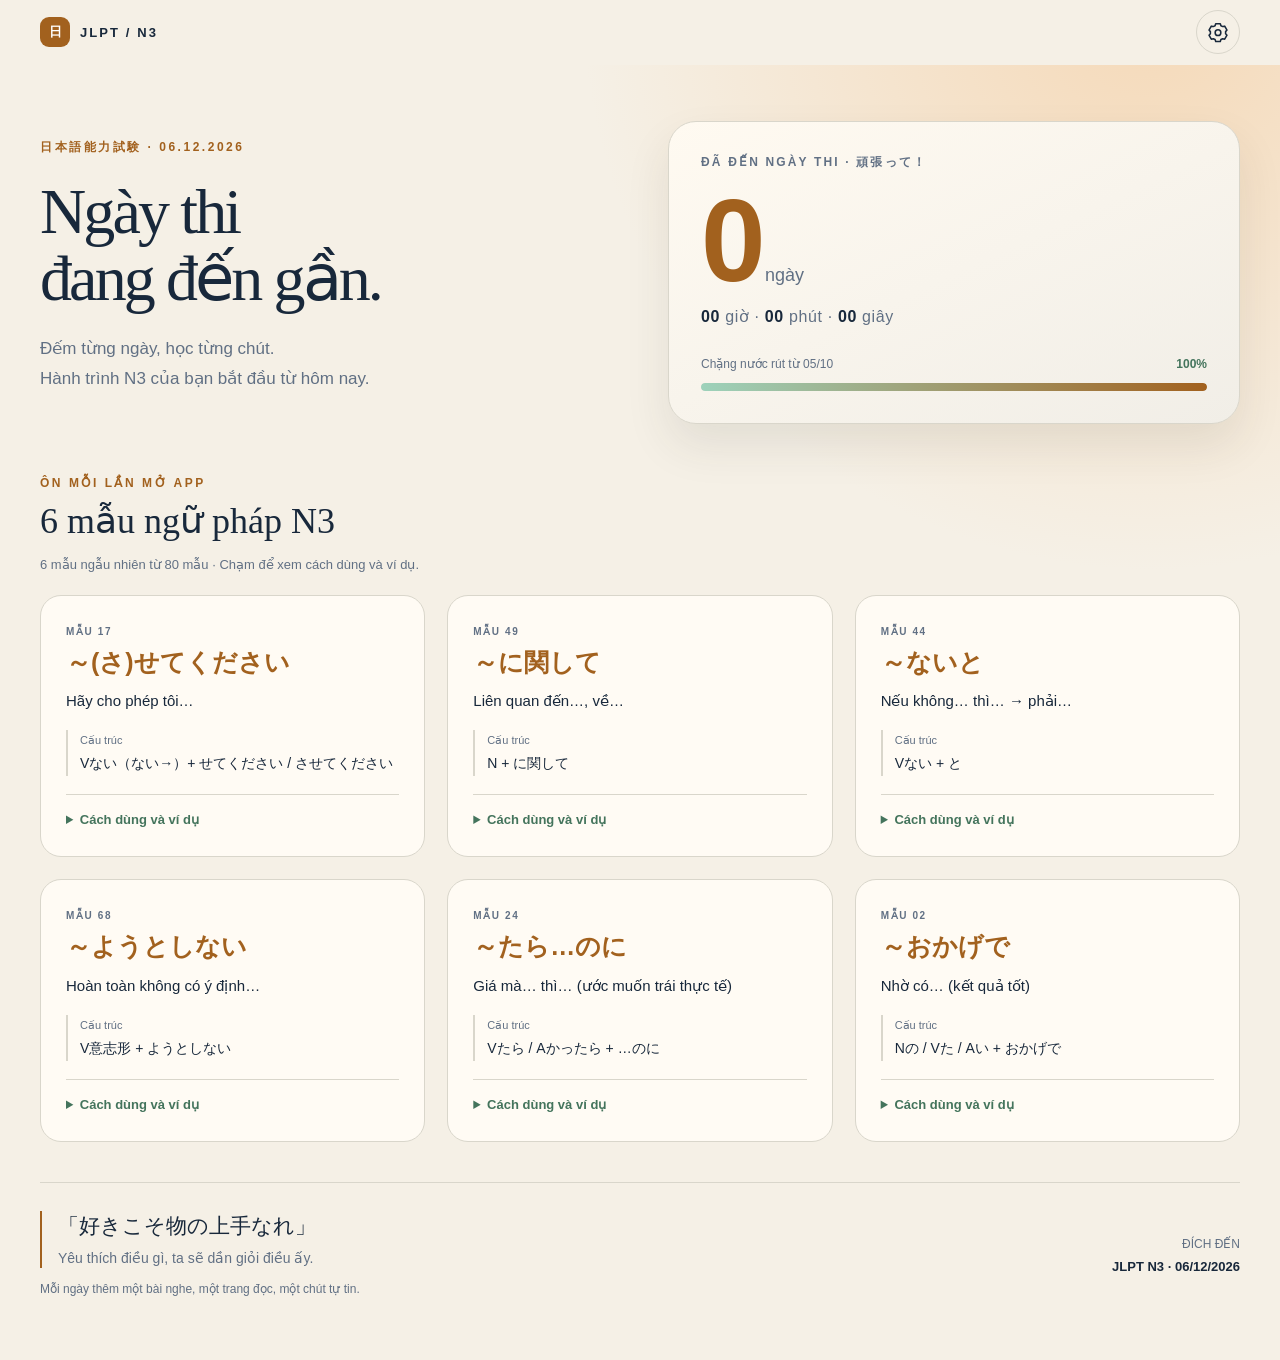
==== commit 672b8aa5: "Show six random N3 grammar patterns on home" ====
--- a/index.html
+++ b/index.html
@@ -50,7 +50,7 @@
   <main>
     <section class="hero"><div class="eyebrow">日本語能力試験 · 06.12.2026</div><div class="greeting" id="greeting" hidden></div><h1>Ngày thi<br>đang đến gần.</h1><p>Đếm từng ngày, học từng chút.<br>Hành trình N3 của bạn bắt đầu từ hôm nay.</p></section>
     <section class="count" aria-label="Đếm ngược đến ngày thi JLPT N3"><div class="count-label">Còn lại đến ngày thi</div><div class="days"><strong id="days">--</strong><span>ngày</span></div><div class="clock" aria-live="off"><b id="hours">--</b><span> giờ · </span><b id="minutes">--</b><span> phút · </span><b id="seconds">--</b><span> giây</span></div><div class="progress-head"><span>Chặng nước rút từ 05/10</span><strong id="percent">0%</strong></div><div class="track" role="progressbar" aria-label="Tiến độ đến ngày thi" aria-valuemin="0" aria-valuemax="100" aria-valuenow="0"><div class="fill" id="fill"></div></div></section>
-    <section class="grammar-panel" id="daily-grammar" aria-labelledby="grammar-title"><div class="eyebrow">ÔN MỖI LẦN MỞ APP</div><h2 class="grammar-heading" id="grammar-title">5 mẫu ngữ pháp N3</h2><p class="grammar-status" id="grammar-status" role="status">Đang tải ngữ pháp…</p><button class="grammar-retry" id="grammar-retry" type="button" hidden>Thử tải lại</button><div class="grammar-list" id="grammar-list" aria-busy="true"></div></section>
+    <section class="grammar-panel" id="daily-grammar" aria-labelledby="grammar-title"><div class="eyebrow">ÔN MỖI LẦN MỞ APP</div><h2 class="grammar-heading" id="grammar-title">6 mẫu ngữ pháp N3</h2><p class="grammar-status" id="grammar-status" role="status">Đang tải ngữ pháp…</p><button class="grammar-retry" id="grammar-retry" type="button" hidden>Thử tải lại</button><div class="grammar-list" id="grammar-list" aria-busy="true"></div></section>
     <div class="footer"><div class="quote" aria-live="polite"><span class="jp" id="quote-jp">「継続は力なり」</span><span class="vi" id="quote-vi">Kiên trì tạo nên sức mạnh.</span></div><p class="sub">Mỗi ngày thêm một bài nghe, một trang đọc, một chút tự tin.</p><div class="exam"><span>ĐÍCH ĐẾN</span><b>JLPT N3 · 06/12/2026</b></div></div>
   </main>
   <script>
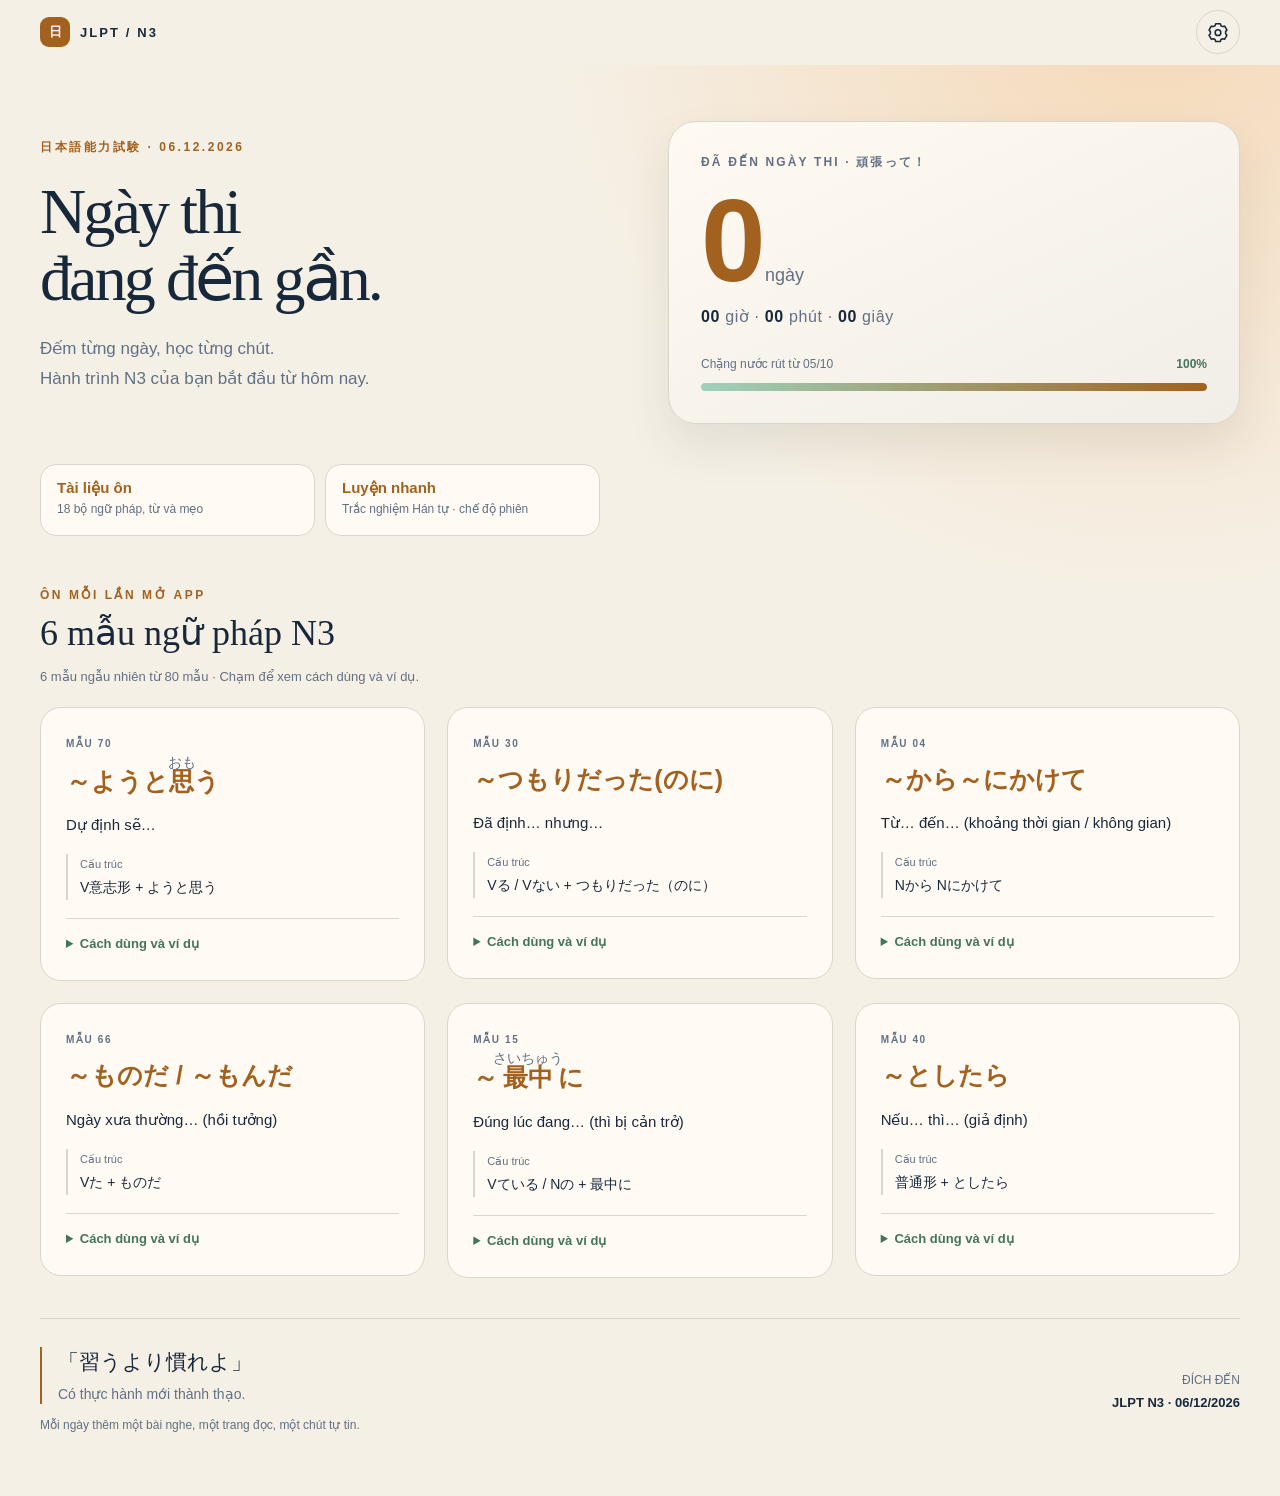
==== commit f964e31e: "Polish study UX with home shortcuts, filters, and keyboard. Add countdown quick links, collapse prac" ====
--- a/index.html
+++ b/index.html
@@ -22,6 +22,7 @@
     .hero{padding:clamp(45px,10vh,85px) 0 36px}.eyebrow{font-size:12px;letter-spacing:.21em;color:var(--accent);font-weight:800}.greeting{color:var(--green);font-size:15px;font-weight:700;margin:16px 0 -2px}.hero h1{font-family:Georgia,"Times New Roman",serif;font-size:clamp(47px,12vw,71px);font-weight:400;line-height:1.05;letter-spacing:-.045em;margin:15px 0}.hero p{color:var(--muted);font-size:15px;line-height:1.6;margin:0}
     .count{border:1px solid var(--line);background:linear-gradient(155deg,#1b304b,var(--card));border-radius:28px;padding:29px 27px;box-shadow:0 22px 50px #040a1480}.count-label{font-size:12px;text-transform:uppercase;letter-spacing:.18em;color:var(--muted);font-weight:700}.days{display:flex;align-items:baseline;gap:10px;margin:12px 0 8px}.days strong{font-size:clamp(90px,24vw,128px);font-weight:650;letter-spacing:-.09em;line-height:1;font-variant-numeric:tabular-nums;color:var(--accent)}.days span{font-size:18px;color:var(--muted)}.clock{font-size:16px;font-variant-numeric:tabular-nums;letter-spacing:.04em;color:var(--text)}.clock span{color:var(--muted)}
     .progress-head{display:flex;justify-content:space-between;gap:10px;margin-top:31px;font-size:12px;color:var(--muted)}.progress-head strong{color:var(--green)}.track{margin-top:12px;height:8px;border-radius:99px;background:#34465b;overflow:hidden}.fill{height:100%;width:0;background:linear-gradient(90deg,#9dd2bb,var(--accent));border-radius:99px;transition:width .5s}
+    .home-actions{display:grid;grid-template-columns:1fr 1fr;gap:10px;margin-top:18px}.home-actions a{display:flex;flex-direction:column;gap:4px;min-height:72px;padding:14px 16px;border:1px solid var(--line);border-radius:16px;background:var(--card);color:var(--text);text-decoration:none}.home-actions a strong{font-size:15px;font-weight:700;color:var(--accent)}.home-actions a span{font-size:12px;line-height:1.4;color:var(--muted)}.home-actions a:focus-visible{outline:2px solid var(--accent);outline-offset:3px}
     .footer{margin-top:auto;padding-top:38px}.quote{border-left:2px solid var(--accent);padding-left:16px;line-height:1.45}.quote .jp{font-family:Georgia,"Times New Roman",serif;font-size:21px}.quote .vi{display:block;margin-top:7px;color:var(--muted);font-size:14px}.sub{color:var(--muted);font-size:12px;line-height:1.6;margin:18px 0 0}.exam{display:flex;justify-content:space-between;gap:15px;align-items:center;margin-top:32px;padding-top:20px;border-top:1px solid var(--line);font-size:12px;color:var(--muted)}.exam b{color:var(--text);font-size:13px}
     [hidden]{display:none!important}
     @media(prefers-color-scheme:light){:root{color-scheme:light;--bg:#f5f0e6;--card:#fffbf4;--line:#d9d6cb;--text:#18283b;--muted:#617084;--accent:#a2611e;--green:#44745c}body{background:radial-gradient(circle at 90% 0%,#f5d9b8 0,transparent 32%),var(--bg)}.count{background:linear-gradient(155deg,#fffaf1,#f1eee7);box-shadow:0 22px 45px #36312818}.seal{color:#fff}.track{background:#dfded5}}
@@ -35,6 +36,7 @@
       .greeting{font-size:17px}
       .count{margin-top:20px;padding:32px;align-self:center;min-width:0}
       .days strong{font-size:116px}
+      .home-actions{grid-column:1 / -1;max-width:560px;margin-top:8px}
       .grammar-panel{grid-column:1 / -1;margin-top:20px}
       .grammar-heading{font-size:36px}
       .grammar-panel .grammar-list{grid-template-columns:repeat(2,minmax(0,1fr));align-items:start;gap:22px}
@@ -50,6 +52,10 @@
   <main>
     <section class="hero"><div class="eyebrow">日本語能力試験 · 06.12.2026</div><div class="greeting" id="greeting" hidden></div><h1>Ngày thi<br>đang đến gần.</h1><p>Đếm từng ngày, học từng chút.<br>Hành trình N3 của bạn bắt đầu từ hôm nay.</p></section>
     <section class="count" aria-label="Đếm ngược đến ngày thi JLPT N3"><div class="count-label">Còn lại đến ngày thi</div><div class="days"><strong id="days">--</strong><span>ngày</span></div><div class="clock" aria-live="off"><b id="hours">--</b><span> giờ · </span><b id="minutes">--</b><span> phút · </span><b id="seconds">--</b><span> giây</span></div><div class="progress-head"><span>Chặng nước rút từ 05/10</span><strong id="percent">0%</strong></div><div class="track" role="progressbar" aria-label="Tiến độ đến ngày thi" aria-valuemin="0" aria-valuemax="100" aria-valuenow="0"><div class="fill" id="fill"></div></div></section>
+    <nav class="home-actions" aria-label="Học nhanh">
+      <a href="./study.html"><strong>Tài liệu ôn</strong><span>18 bộ ngữ pháp, từ và mẹo</span></a>
+      <a href="./study.html#kanji-quiz"><strong>Luyện nhanh</strong><span>Trắc nghiệm Hán tự · chế độ phiên</span></a>
+    </nav>
     <section class="grammar-panel" id="daily-grammar" aria-labelledby="grammar-title"><div class="eyebrow">ÔN MỖI LẦN MỞ APP</div><h2 class="grammar-heading" id="grammar-title">6 mẫu ngữ pháp N3</h2><p class="grammar-status" id="grammar-status" role="status">Đang tải ngữ pháp…</p><button class="grammar-retry" id="grammar-retry" type="button" hidden>Thử tải lại</button><div class="grammar-list" id="grammar-list" aria-busy="true"></div></section>
     <div class="footer"><div class="quote" aria-live="polite"><span class="jp" id="quote-jp">「継続は力なり」</span><span class="vi" id="quote-vi">Kiên trì tạo nên sức mạnh.</span></div><p class="sub">Mỗi ngày thêm một bài nghe, một trang đọc, một chút tự tin.</p><div class="exam"><span>ĐÍCH ĐẾN</span><b>JLPT N3 · 06/12/2026</b></div></div>
   </main>
--- a/grammar.css
+++ b/grammar.css
@@ -1,4 +1,4 @@
-.grammar-panel{margin-top:36px}.grammar-heading{font-family:Georgia,"Times New Roman",serif;font-size:29px;font-weight:400;line-height:1.2;margin:10px 0 12px}.grammar-status{font-size:13px;color:var(--muted);line-height:1.6;margin:0 0 19px}.grammar-list{display:grid;gap:16px}.grammar-card{min-width:0;padding:22px;border:1px solid var(--line);border-radius:21px;background:var(--card);overflow-wrap:anywhere}.grammar-number{font-size:10px;letter-spacing:.16em;color:var(--muted);font-weight:750}.grammar-pattern{font-size:25px;line-height:1.5;color:var(--accent);font-weight:700;margin:5px 0 8px}.grammar-meaning{font-size:15px;line-height:1.6;margin:0 0 17px;color:var(--text)}.grammar-structure{border-left:2px solid var(--line);padding-left:12px}.grammar-structure>span{color:var(--muted);font-size:11px}.grammar-structure p{font-size:14px;line-height:1.7;margin:4px 0 0;white-space:pre-wrap;color:var(--text)}.grammar-details{margin-top:18px;border-top:1px solid var(--line);padding-top:13px}.grammar-details summary{cursor:pointer;color:var(--green);font-weight:650;font-size:13px;padding:4px 0}.grammar-details summary:focus-visible{outline:2px solid var(--accent);outline-offset:4px;border-radius:3px}.grammar-detail-content{font-size:14px;line-height:1.75;color:var(--text)}.grammar-detail-content p{margin:13px 0;white-space:pre-wrap}.grammar-example{border-radius:12px;background:var(--bg);padding:4px 14px}.grammar-example-jp{font-size:17px}.grammar-example .grammar-hira{color:var(--muted);font-size:13px}.grammar-note{color:var(--muted)}.grammar-retry{border:1px solid var(--line);border-radius:12px;background:var(--card);color:var(--text);font:inherit;padding:12px 18px;cursor:pointer}.grammar-library-page{margin:0;background:var(--bg);color:var(--text);font-family:ui-sans-serif,-apple-system,BlinkMacSystemFont,"Segoe UI",sans-serif}.grammar-library-page *{box-sizing:border-box}.grammar-library-page main{max-width:640px;margin:auto;padding:0 22px calc(40px + env(safe-area-inset-bottom))}.grammar-library-page .back{color:var(--accent);text-decoration:none;font-size:14px;display:inline-block;padding:8px 0}.grammar-library-page .library-toolbar{position:sticky;top:0;z-index:30;background:var(--bg);margin:0 -22px 20px;padding:calc(10px + env(safe-area-inset-top)) 22px 12px;border-bottom:1px solid var(--line);box-shadow:0 6px 18px #0002}.library-toolbar-row{display:flex;align-items:center;gap:10px;min-height:44px;margin-bottom:12px}.grammar-library-page .library-toolbar .back{display:grid;place-items:center;min-width:44px;min-height:44px;font-size:24px;padding:0;border:1px solid var(--line);border-radius:50%}.grammar-library-page .library-toolbar h1{font-size:23px;line-height:1.3;margin:0}.library-toolbar .grammar-search-label{position:absolute;width:1px;height:1px;padding:0;margin:-1px;overflow:hidden;clip-path:inset(50%);white-space:nowrap}.library-toolbar .grammar-search{margin-bottom:0;padding:12px}.library-toolbar .grammar-status{margin:8px 0 0;font-size:12px}.grammar-library-page .grammar-card{scroll-margin-top:calc(160px + env(safe-area-inset-top))}.grammar-library-page h1{font-family:Georgia,"Times New Roman",serif;font-size:39px;font-weight:400;line-height:1.15;margin:10px 0 13px}.grammar-search-label{display:block;color:var(--muted);font-size:13px;margin-bottom:9px}.grammar-search{width:100%;font:inherit;font-size:16px;border:1px solid var(--line);border-radius:13px;background:var(--card);color:var(--text);padding:14px;margin:0 0 17px}.grammar-search:focus{outline:2px solid var(--accent);outline-offset:2px}.grammar-library-page [hidden]{display:none!important}
+.grammar-panel{margin-top:36px}.grammar-heading{font-family:Georgia,"Times New Roman",serif;font-size:29px;font-weight:400;line-height:1.2;margin:10px 0 12px}.grammar-status{font-size:13px;color:var(--muted);line-height:1.6;margin:0 0 19px}.grammar-list{display:grid;gap:16px}.grammar-card{min-width:0;padding:22px;border:1px solid var(--line);border-radius:21px;background:var(--card);overflow-wrap:anywhere}.grammar-number{font-size:10px;letter-spacing:.16em;color:var(--muted);font-weight:750}.grammar-pattern{font-size:25px;line-height:1.9;color:var(--accent);font-weight:700;margin:5px 0 8px}.grammar-meaning{font-size:15px;line-height:1.6;margin:0 0 17px;color:var(--text)}.grammar-structure{border-left:2px solid var(--line);padding-left:12px}.grammar-structure>span{color:var(--muted);font-size:11px}.grammar-structure p{font-size:14px;line-height:1.7;margin:4px 0 0;white-space:pre-wrap;color:var(--text)}.grammar-details{margin-top:18px;border-top:1px solid var(--line);padding-top:13px}.grammar-details summary{cursor:pointer;color:var(--green);font-weight:650;font-size:13px;padding:4px 0}.grammar-details summary:focus-visible{outline:2px solid var(--accent);outline-offset:4px;border-radius:3px}.grammar-detail-content{font-size:14px;line-height:1.75;color:var(--text)}.grammar-detail-content p{margin:13px 0;white-space:pre-wrap}.grammar-example{border-radius:12px;background:var(--bg);padding:4px 14px}.grammar-example-jp{font-size:18px;line-height:2.7}.grammar-pattern ruby,.grammar-example-jp ruby{ruby-position:over;ruby-align:center}.grammar-pattern rt,.grammar-example-jp rt{font-size:.55em;font-weight:400;line-height:1.2;letter-spacing:0;color:var(--muted)}.grammar-note{color:var(--muted)}.grammar-retry{border:1px solid var(--line);border-radius:12px;background:var(--card);color:var(--text);font:inherit;padding:12px 18px;cursor:pointer}.grammar-library-page{margin:0;background:var(--bg);color:var(--text);font-family:ui-sans-serif,-apple-system,BlinkMacSystemFont,"Segoe UI",sans-serif}.grammar-library-page *{box-sizing:border-box}.grammar-library-page main{max-width:640px;margin:auto;padding:0 22px calc(40px + env(safe-area-inset-bottom))}.grammar-library-page .back{color:var(--accent);text-decoration:none;font-size:14px;display:inline-block;padding:8px 0}.grammar-library-page .library-toolbar{position:sticky;top:0;z-index:30;background:var(--bg);margin:0 -22px 20px;padding:calc(10px + env(safe-area-inset-top)) 22px 12px;border-bottom:1px solid var(--line);box-shadow:0 6px 18px #0002}.library-toolbar-row{display:flex;align-items:center;gap:10px;min-height:44px;margin-bottom:12px}.grammar-library-page .library-toolbar .back{display:grid;place-items:center;min-width:44px;min-height:44px;font-size:24px;padding:0;border:1px solid var(--line);border-radius:50%}.grammar-library-page .library-toolbar h1{font-size:23px;line-height:1.3;margin:0}.library-toolbar .grammar-search-label{position:absolute;width:1px;height:1px;padding:0;margin:-1px;overflow:hidden;clip-path:inset(50%);white-space:nowrap}.library-toolbar .grammar-search{margin-bottom:0;padding:12px}.library-toolbar .grammar-status{margin:8px 0 0;font-size:12px}.grammar-library-page .grammar-card{scroll-margin-top:calc(160px + env(safe-area-inset-top))}.grammar-library-page h1{font-family:Georgia,"Times New Roman",serif;font-size:39px;font-weight:400;line-height:1.15;margin:10px 0 13px}.grammar-search-label{display:block;color:var(--muted);font-size:13px;margin-bottom:9px}.grammar-search{width:100%;font:inherit;font-size:16px;border:1px solid var(--line);border-radius:13px;background:var(--card);color:var(--text);padding:14px;margin:0 0 17px}.grammar-search:focus{outline:2px solid var(--accent);outline-offset:2px}.grammar-library-page [hidden]{display:none!important}
 
 @media(min-width:768px){
   .grammar-library-page main{max-width:1000px;padding-left:32px;padding-right:32px}
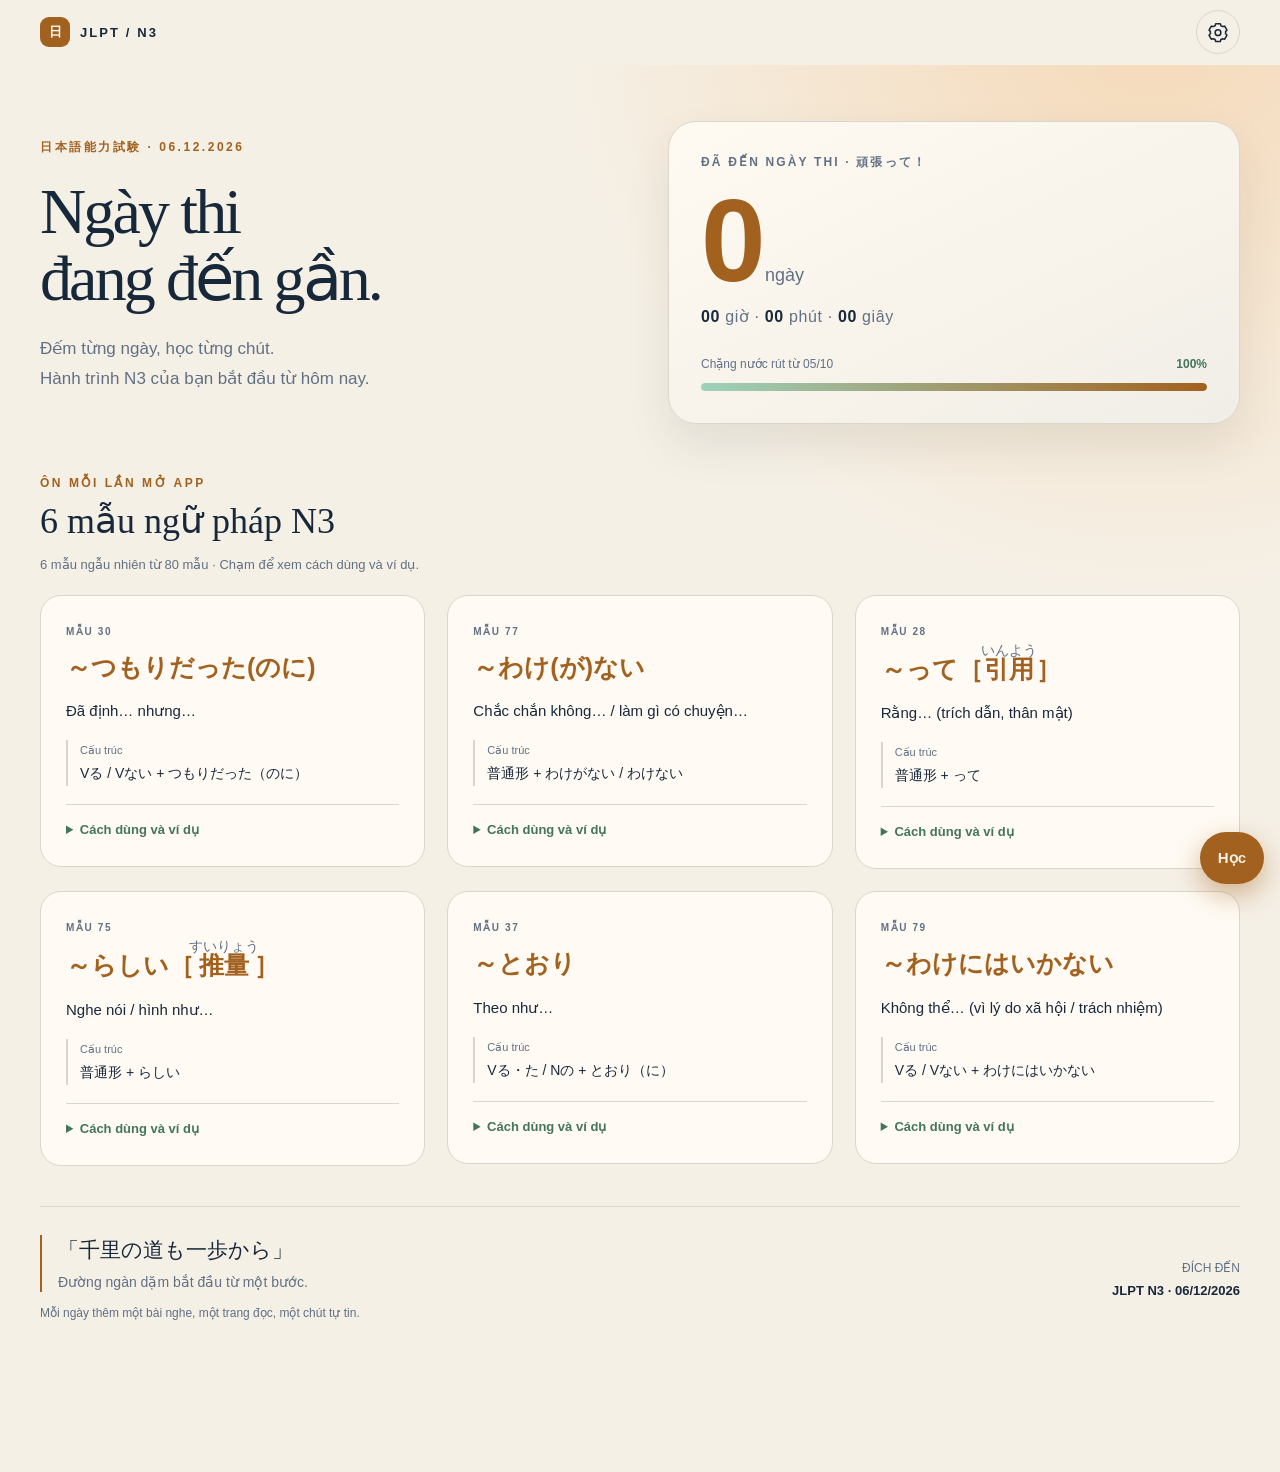
==== commit 4115eb8f: "Move home study shortcuts into a bottom FAB. Frees the countdown hero and lets Tài liệu ôn / Luyện n" ====
--- a/index.html
+++ b/index.html
@@ -22,7 +22,18 @@
     .hero{padding:clamp(45px,10vh,85px) 0 36px}.eyebrow{font-size:12px;letter-spacing:.21em;color:var(--accent);font-weight:800}.greeting{color:var(--green);font-size:15px;font-weight:700;margin:16px 0 -2px}.hero h1{font-family:Georgia,"Times New Roman",serif;font-size:clamp(47px,12vw,71px);font-weight:400;line-height:1.05;letter-spacing:-.045em;margin:15px 0}.hero p{color:var(--muted);font-size:15px;line-height:1.6;margin:0}
     .count{border:1px solid var(--line);background:linear-gradient(155deg,#1b304b,var(--card));border-radius:28px;padding:29px 27px;box-shadow:0 22px 50px #040a1480}.count-label{font-size:12px;text-transform:uppercase;letter-spacing:.18em;color:var(--muted);font-weight:700}.days{display:flex;align-items:baseline;gap:10px;margin:12px 0 8px}.days strong{font-size:clamp(90px,24vw,128px);font-weight:650;letter-spacing:-.09em;line-height:1;font-variant-numeric:tabular-nums;color:var(--accent)}.days span{font-size:18px;color:var(--muted)}.clock{font-size:16px;font-variant-numeric:tabular-nums;letter-spacing:.04em;color:var(--text)}.clock span{color:var(--muted)}
     .progress-head{display:flex;justify-content:space-between;gap:10px;margin-top:31px;font-size:12px;color:var(--muted)}.progress-head strong{color:var(--green)}.track{margin-top:12px;height:8px;border-radius:99px;background:#34465b;overflow:hidden}.fill{height:100%;width:0;background:linear-gradient(90deg,#9dd2bb,var(--accent));border-radius:99px;transition:width .5s}
-    .home-actions{display:grid;grid-template-columns:1fr 1fr;gap:10px;margin-top:18px}.home-actions a{display:flex;flex-direction:column;gap:4px;min-height:72px;padding:14px 16px;border:1px solid var(--line);border-radius:16px;background:var(--card);color:var(--text);text-decoration:none}.home-actions a strong{font-size:15px;font-weight:700;color:var(--accent)}.home-actions a span{font-size:12px;line-height:1.4;color:var(--muted)}.home-actions a:focus-visible{outline:2px solid var(--accent);outline-offset:3px}
+    .home-fab{position:fixed;right:max(16px,env(safe-area-inset-right));bottom:max(16px,env(safe-area-inset-bottom));z-index:40;display:grid;justify-items:end;gap:10px;pointer-events:none}
+    .home-fab>*{pointer-events:auto}
+    .home-fab-menu{display:grid;gap:8px;min-width:min(260px,calc(100vw - 40px));padding:8px;border:1px solid var(--line);border-radius:16px;background:var(--card);box-shadow:0 12px 40px #0005}
+    .home-fab-menu[hidden]{display:none}
+    .home-fab-menu a{display:flex;flex-direction:column;gap:3px;min-height:52px;padding:12px 14px;border:1px solid var(--line);border-radius:12px;background:var(--bg);color:var(--text);text-decoration:none}
+    .home-fab-menu a strong{font-size:15px;font-weight:700;color:var(--accent)}
+    .home-fab-menu a span{font-size:12px;line-height:1.4;color:var(--muted)}
+    .home-fab-menu a:focus-visible{outline:2px solid var(--accent);outline-offset:2px}
+    .home-fab-toggle{font:inherit;font-size:15px;font-weight:700;min-height:52px;padding:12px 18px;border:0;border-radius:999px;color:var(--bg);background:var(--accent);box-shadow:0 10px 28px color-mix(in srgb,var(--accent) 45%,transparent);cursor:pointer}
+    .home-fab-toggle:focus-visible{outline:2px solid var(--accent);outline-offset:3px}
+    .home-fab-toggle[aria-expanded=true]{box-shadow:0 6px 18px #0003}
+    body{padding-bottom:calc(88px + env(safe-area-inset-bottom))}
     .footer{margin-top:auto;padding-top:38px}.quote{border-left:2px solid var(--accent);padding-left:16px;line-height:1.45}.quote .jp{font-family:Georgia,"Times New Roman",serif;font-size:21px}.quote .vi{display:block;margin-top:7px;color:var(--muted);font-size:14px}.sub{color:var(--muted);font-size:12px;line-height:1.6;margin:18px 0 0}.exam{display:flex;justify-content:space-between;gap:15px;align-items:center;margin-top:32px;padding-top:20px;border-top:1px solid var(--line);font-size:12px;color:var(--muted)}.exam b{color:var(--text);font-size:13px}
     [hidden]{display:none!important}
     @media(prefers-color-scheme:light){:root{color-scheme:light;--bg:#f5f0e6;--card:#fffbf4;--line:#d9d6cb;--text:#18283b;--muted:#617084;--accent:#a2611e;--green:#44745c}body{background:radial-gradient(circle at 90% 0%,#f5d9b8 0,transparent 32%),var(--bg)}.count{background:linear-gradient(155deg,#fffaf1,#f1eee7);box-shadow:0 22px 45px #36312818}.seal{color:#fff}.track{background:#dfded5}}
@@ -36,7 +47,6 @@
       .greeting{font-size:17px}
       .count{margin-top:20px;padding:32px;align-self:center;min-width:0}
       .days strong{font-size:116px}
-      .home-actions{grid-column:1 / -1;max-width:560px;margin-top:8px}
       .grammar-panel{grid-column:1 / -1;margin-top:20px}
       .grammar-heading{font-size:36px}
       .grammar-panel .grammar-list{grid-template-columns:repeat(2,minmax(0,1fr));align-items:start;gap:22px}
@@ -52,19 +62,38 @@
   <main>
     <section class="hero"><div class="eyebrow">日本語能力試験 · 06.12.2026</div><div class="greeting" id="greeting" hidden></div><h1>Ngày thi<br>đang đến gần.</h1><p>Đếm từng ngày, học từng chút.<br>Hành trình N3 của bạn bắt đầu từ hôm nay.</p></section>
     <section class="count" aria-label="Đếm ngược đến ngày thi JLPT N3"><div class="count-label">Còn lại đến ngày thi</div><div class="days"><strong id="days">--</strong><span>ngày</span></div><div class="clock" aria-live="off"><b id="hours">--</b><span> giờ · </span><b id="minutes">--</b><span> phút · </span><b id="seconds">--</b><span> giây</span></div><div class="progress-head"><span>Chặng nước rút từ 05/10</span><strong id="percent">0%</strong></div><div class="track" role="progressbar" aria-label="Tiến độ đến ngày thi" aria-valuemin="0" aria-valuemax="100" aria-valuenow="0"><div class="fill" id="fill"></div></div></section>
-    <nav class="home-actions" aria-label="Học nhanh">
-      <a href="./study.html"><strong>Tài liệu ôn</strong><span>18 bộ ngữ pháp, từ và mẹo</span></a>
-      <a href="./study.html#kanji-quiz"><strong>Luyện nhanh</strong><span>Trắc nghiệm Hán tự · chế độ phiên</span></a>
-    </nav>
     <section class="grammar-panel" id="daily-grammar" aria-labelledby="grammar-title"><div class="eyebrow">ÔN MỖI LẦN MỞ APP</div><h2 class="grammar-heading" id="grammar-title">6 mẫu ngữ pháp N3</h2><p class="grammar-status" id="grammar-status" role="status">Đang tải ngữ pháp…</p><button class="grammar-retry" id="grammar-retry" type="button" hidden>Thử tải lại</button><div class="grammar-list" id="grammar-list" aria-busy="true"></div></section>
     <div class="footer"><div class="quote" aria-live="polite"><span class="jp" id="quote-jp">「継続は力なり」</span><span class="vi" id="quote-vi">Kiên trì tạo nên sức mạnh.</span></div><p class="sub">Mỗi ngày thêm một bài nghe, một trang đọc, một chút tự tin.</p><div class="exam"><span>ĐÍCH ĐẾN</span><b>JLPT N3 · 06/12/2026</b></div></div>
   </main>
+  <div class="home-fab" id="home-fab">
+    <nav class="home-fab-menu" id="home-fab-menu" role="menu" aria-label="Lối tắt học" hidden>
+      <a href="./study.html" role="menuitem"><strong>Tài liệu ôn</strong><span>18 bộ ngữ pháp, từ và mẹo</span></a>
+      <a href="./study.html#kanji-quiz" role="menuitem"><strong>Luyện nhanh</strong><span>Trắc nghiệm Hán tự · chế độ phiên</span></a>
+    </nav>
+    <button type="button" class="home-fab-toggle" id="home-fab-toggle" aria-haspopup="menu" aria-expanded="false" aria-controls="home-fab-menu">Học</button>
+  </div>
   <script>
     (()=>{
       // The calendar is shown in Vietnam time; the exact exam session time is not assumed.
       const exam=Date.parse('2026-12-06T00:00:00+07:00');
       const start=Date.parse('2026-10-05T00:00:00+07:00');
       const $=id=>document.getElementById(id), pad=n=>String(n).padStart(2,'0');
+      const fab=$('home-fab'), fabMenu=$('home-fab-menu'), fabToggle=$('home-fab-toggle');
+      const setFabOpen=open=>{
+        fabMenu.hidden=!open;
+        fabToggle.setAttribute('aria-expanded',String(open));
+      };
+      fabToggle.addEventListener('click',()=>setFabOpen(fabMenu.hidden));
+      document.addEventListener('click',event=>{
+        if(fabMenu.hidden||fab.contains(event.target))return;
+        setFabOpen(false);
+      });
+      window.addEventListener('keydown',event=>{
+        if(event.key!=='Escape'||fabMenu.hidden)return;
+        event.preventDefault();
+        setFabOpen(false);
+        fabToggle.focus();
+      });
       function update(){
         const now=Date.now(), left=Math.max(0,exam-now);
         $('days').textContent=Math.floor(left/86400000);
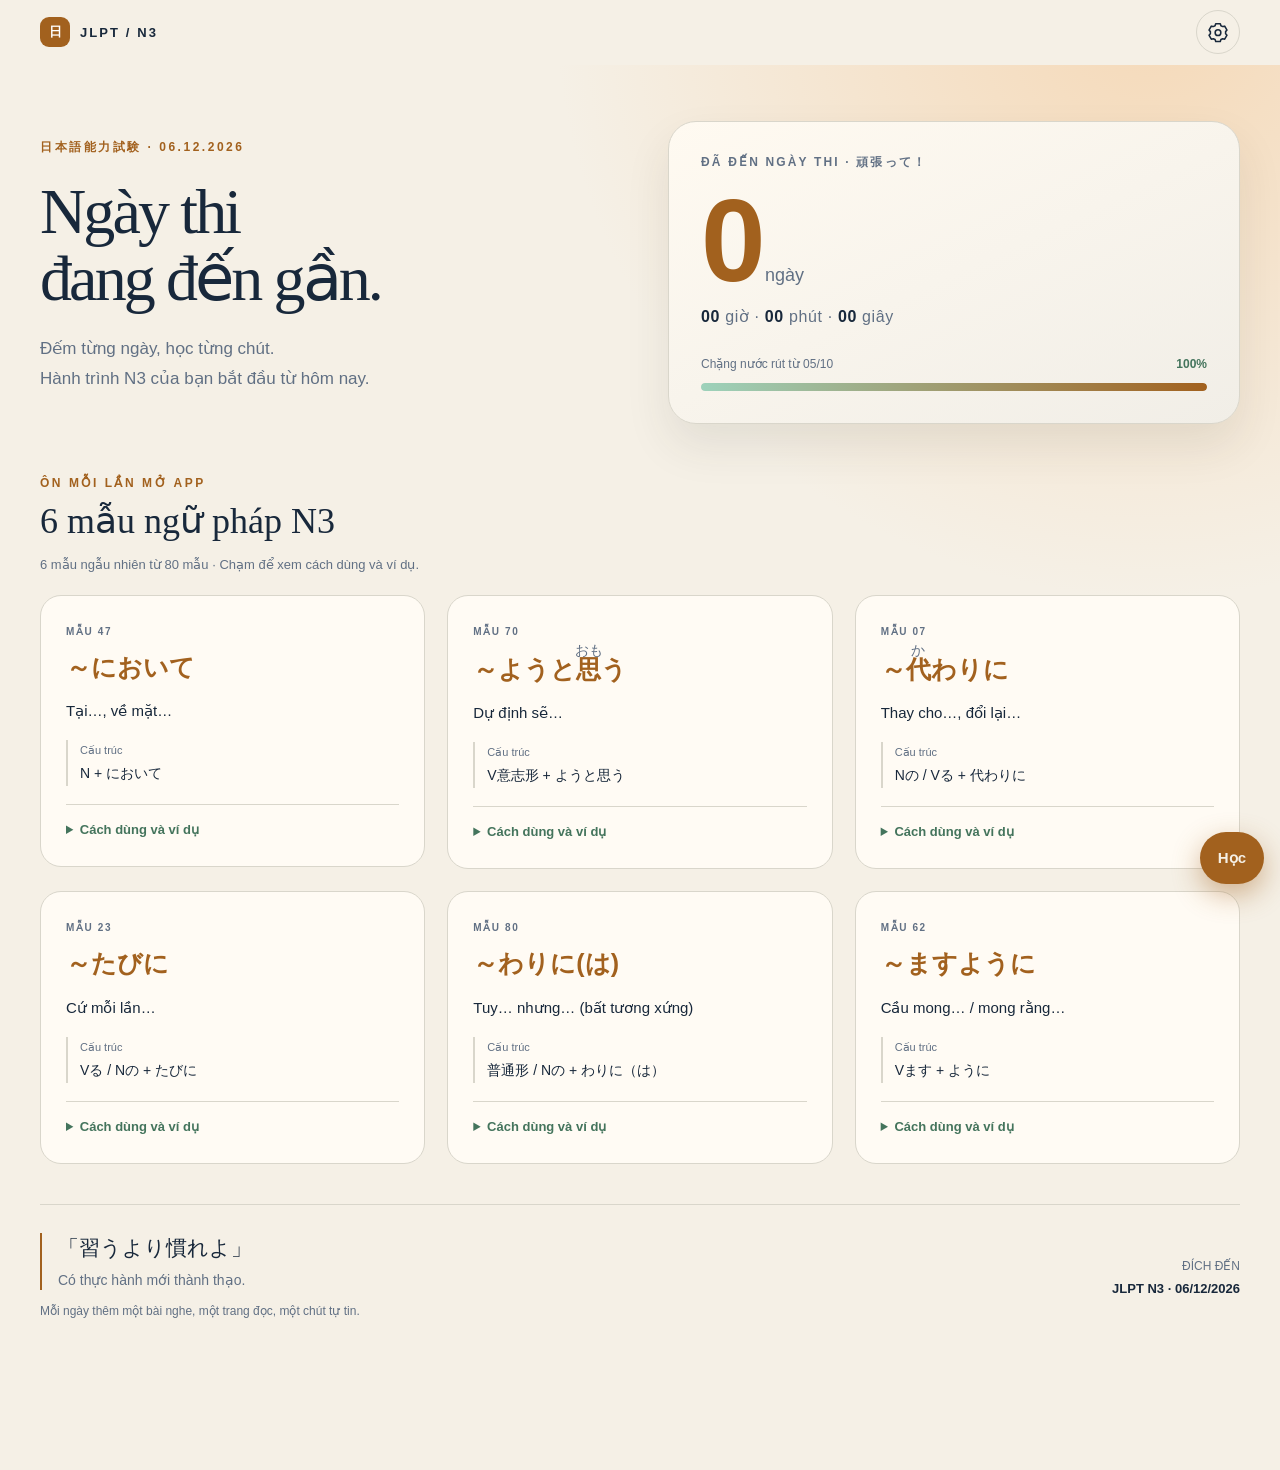
==== commit 7d72e641: "Harden study reliability: data v10, storage, keyboard, SW, CI. Sync pack v10 (Kanji 420), align ruby" ====
--- a/index.html
+++ b/index.html
@@ -160,9 +160,9 @@
       renderName(read(nameKey)||'');
       window.addEventListener('pageshow',()=>renderName(read(nameKey)||''));
       document.addEventListener('visibilitychange',()=>{if(!document.hidden)renderName(read(nameKey)||'')});
-      if('serviceWorker' in navigator)window.addEventListener('load',()=>navigator.serviceWorker.register('./sw.js').catch(()=>{}));
     })();
   </script>
+  <script src="./register-sw.js" defer></script>
 </body>
 </html>
 
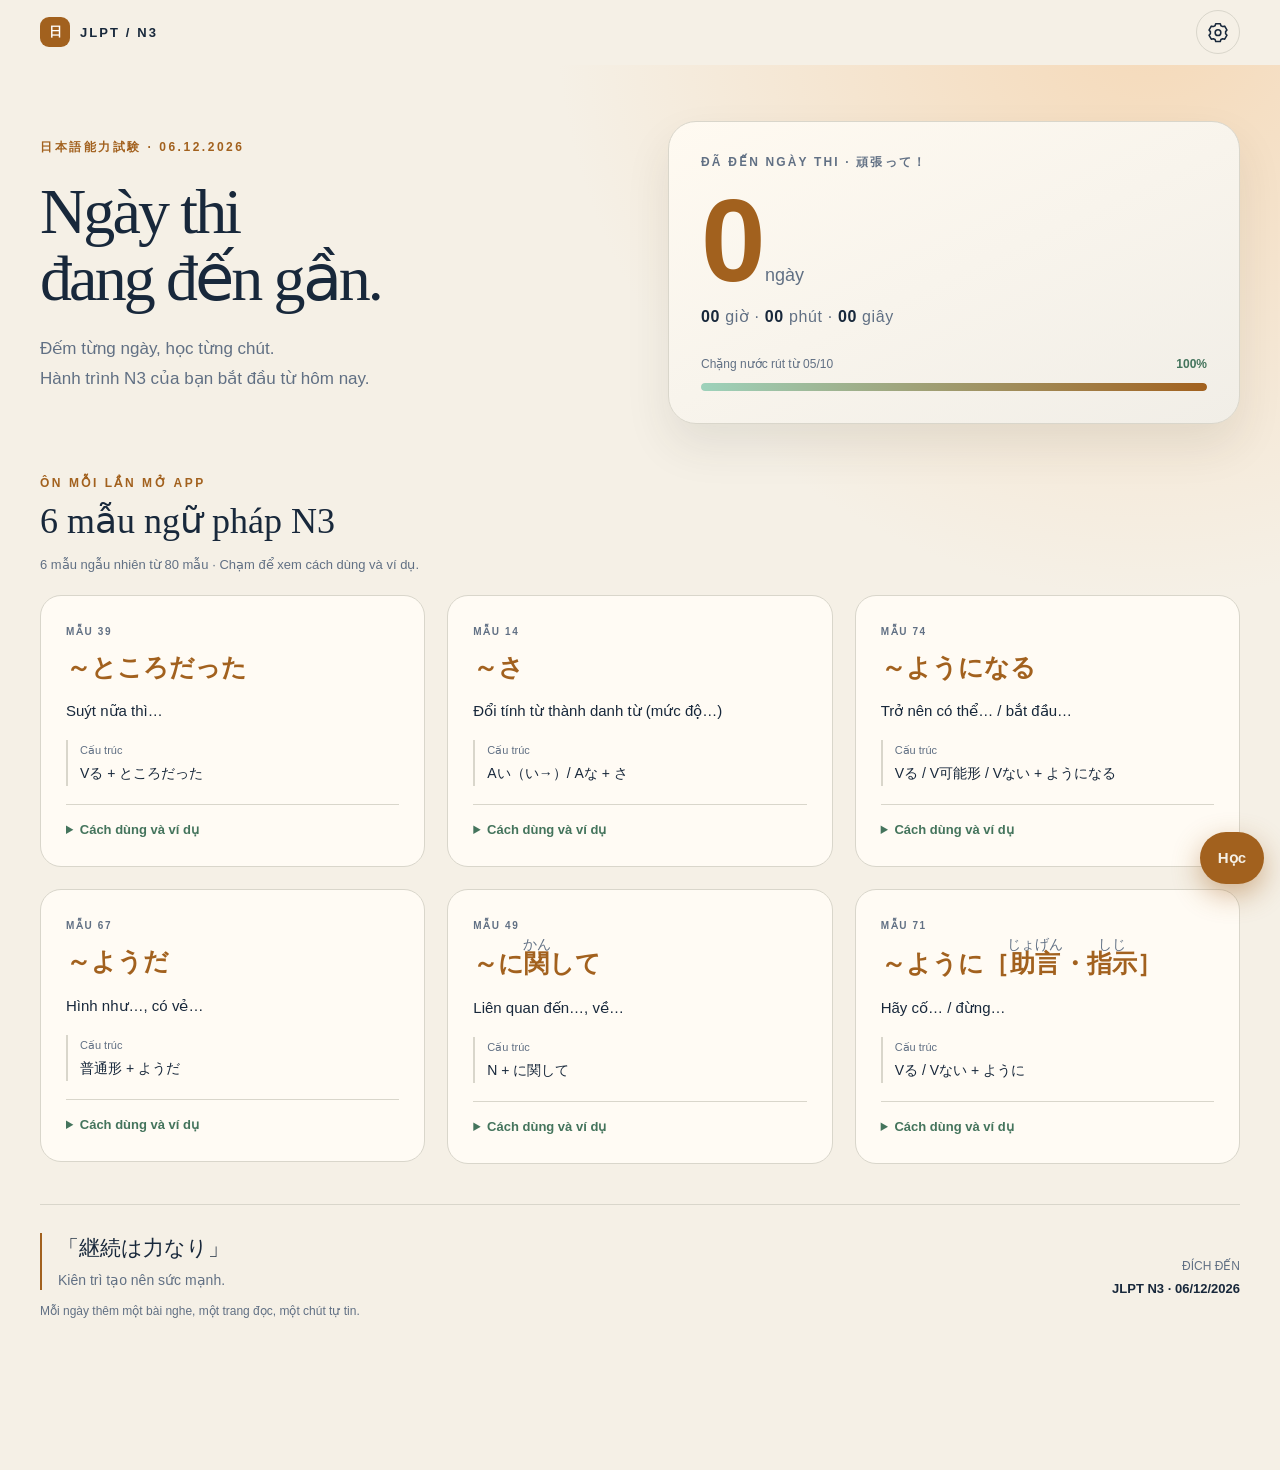
==== commit d2e94519: "Add persistent light, dark, and system theme settings" ====
--- a/index.html
+++ b/index.html
@@ -3,7 +3,9 @@
 <head>
   <meta charset="utf-8">
   <meta name="viewport" content="width=device-width, initial-scale=1, viewport-fit=cover">
-  <meta name="theme-color" content="#11223a">
+  <meta name="theme-color" content="#0b1729">
+  <script src="./theme.js?v=47"></script>
+  <link rel="stylesheet" href="./theme.css?v=47">
   <meta name="apple-mobile-web-app-capable" content="yes">
   <meta name="apple-mobile-web-app-status-bar-style" content="black-translucent">
   <meta name="apple-mobile-web-app-title" content="JLPT N3">
@@ -15,13 +17,13 @@
   <link rel="stylesheet" href="./grammar.css">
   <script type="module" src="./grammar.js"></script>
   <style>
-    :root{color-scheme:dark;--bg:#0b1729;--card:#13243c;--line:#304662;--text:#f5f2e9;--muted:#a9b6c8;--accent:#eabb76;--green:#a8d6ba}
-    *{box-sizing:border-box}html{min-height:100%;background:var(--bg)}body{margin:0;min-height:100svh;font-family:ui-sans-serif,-apple-system,BlinkMacSystemFont,"Segoe UI",sans-serif;color:var(--text);background:radial-gradient(circle at 80% 5%,#263b56 0,transparent 36%),radial-gradient(circle at 0 100%,#183247 0,transparent 42%),var(--bg)}
+
+    *{box-sizing:border-box}html{min-height:100%;background:var(--bg)}body{margin:0;min-height:100svh;font-family:ui-sans-serif,-apple-system,BlinkMacSystemFont,"Segoe UI",sans-serif;color:var(--text);background:var(--home-bg)}
     main{width:min(100%,520px);min-height:calc(100svh - 64px - env(safe-area-inset-top));margin:auto;padding:0 24px calc(30px + env(safe-area-inset-bottom));display:flex;flex-direction:column}
-    .top{position:sticky;top:0;z-index:30;background:var(--bg);border-bottom:1px solid transparent}.top-inner{max-width:520px;margin:auto;display:flex;justify-content:space-between;align-items:center;gap:12px;padding:calc(10px + env(safe-area-inset-top)) 24px 10px;min-height:calc(64px + env(safe-area-inset-top))}.top.is-compact{border-bottom-color:var(--line);box-shadow:0 6px 18px #0002}.pinned-countdown{min-width:0;font-variant-numeric:tabular-nums}.pinned-label{display:block;font-size:10px;color:var(--muted);letter-spacing:.1em;font-weight:700}.pinned-value{display:flex;align-items:baseline;gap:7px;white-space:nowrap;color:var(--accent);font-size:15px}.pinned-value strong{font-size:23px;line-height:1.2}.pinned-clock{color:var(--text);font-size:13px;margin-left:4px}.settings{flex-shrink:0}.brand{display:flex;align-items:center;gap:10px;font-size:13px;font-weight:750;letter-spacing:.16em}.seal{width:30px;height:30px;display:grid;place-items:center;border-radius:9px;background:var(--accent);color:var(--bg);font-weight:900;letter-spacing:0}.settings{display:grid;place-items:center;width:44px;height:44px;color:var(--text);border:1px solid var(--line);border-radius:50%;text-decoration:none}.settings svg{width:22px;height:22px}.settings:focus-visible{outline:2px solid var(--accent);outline-offset:3px}
+    .top{position:sticky;top:0;z-index:30;background:var(--bg);border-bottom:1px solid transparent}.top-inner{max-width:520px;margin:auto;display:flex;justify-content:space-between;align-items:center;gap:12px;padding:calc(10px + env(safe-area-inset-top)) 24px 10px;min-height:calc(64px + env(safe-area-inset-top))}.top.is-compact{border-bottom-color:var(--line);box-shadow:0 6px 18px #0002}.pinned-countdown{min-width:0;font-variant-numeric:tabular-nums}.pinned-label{display:block;font-size:10px;color:var(--muted);letter-spacing:.1em;font-weight:700}.pinned-value{display:flex;align-items:baseline;gap:7px;white-space:nowrap;color:var(--accent);font-size:15px}.pinned-value strong{font-size:23px;line-height:1.2}.pinned-clock{color:var(--text);font-size:13px;margin-left:4px}.settings{flex-shrink:0}.brand{display:flex;align-items:center;gap:10px;font-size:13px;font-weight:750;letter-spacing:.16em}.seal{width:30px;height:30px;display:grid;place-items:center;border-radius:9px;background:var(--accent);color:var(--seal-text);font-weight:900;letter-spacing:0}.settings{display:grid;place-items:center;width:44px;height:44px;color:var(--text);border:1px solid var(--line);border-radius:50%;text-decoration:none}.settings svg{width:22px;height:22px}.settings:focus-visible{outline:2px solid var(--accent);outline-offset:3px}
     .hero{padding:clamp(45px,10vh,85px) 0 36px}.eyebrow{font-size:12px;letter-spacing:.21em;color:var(--accent);font-weight:800}.greeting{color:var(--green);font-size:15px;font-weight:700;margin:16px 0 -2px}.hero h1{font-family:Georgia,"Times New Roman",serif;font-size:clamp(47px,12vw,71px);font-weight:400;line-height:1.05;letter-spacing:-.045em;margin:15px 0}.hero p{color:var(--muted);font-size:15px;line-height:1.6;margin:0}
-    .count{border:1px solid var(--line);background:linear-gradient(155deg,#1b304b,var(--card));border-radius:28px;padding:29px 27px;box-shadow:0 22px 50px #040a1480}.count-label{font-size:12px;text-transform:uppercase;letter-spacing:.18em;color:var(--muted);font-weight:700}.days{display:flex;align-items:baseline;gap:10px;margin:12px 0 8px}.days strong{font-size:clamp(90px,24vw,128px);font-weight:650;letter-spacing:-.09em;line-height:1;font-variant-numeric:tabular-nums;color:var(--accent)}.days span{font-size:18px;color:var(--muted)}.clock{font-size:16px;font-variant-numeric:tabular-nums;letter-spacing:.04em;color:var(--text)}.clock span{color:var(--muted)}
-    .progress-head{display:flex;justify-content:space-between;gap:10px;margin-top:31px;font-size:12px;color:var(--muted)}.progress-head strong{color:var(--green)}.track{margin-top:12px;height:8px;border-radius:99px;background:#34465b;overflow:hidden}.fill{height:100%;width:0;background:linear-gradient(90deg,#9dd2bb,var(--accent));border-radius:99px;transition:width .5s}
+    .count{border:1px solid var(--line);background:var(--count-bg);border-radius:28px;padding:29px 27px;box-shadow:var(--count-shadow)}.count-label{font-size:12px;text-transform:uppercase;letter-spacing:.18em;color:var(--muted);font-weight:700}.days{display:flex;align-items:baseline;gap:10px;margin:12px 0 8px}.days strong{font-size:clamp(90px,24vw,128px);font-weight:650;letter-spacing:-.09em;line-height:1;font-variant-numeric:tabular-nums;color:var(--accent)}.days span{font-size:18px;color:var(--muted)}.clock{font-size:16px;font-variant-numeric:tabular-nums;letter-spacing:.04em;color:var(--text)}.clock span{color:var(--muted)}
+    .progress-head{display:flex;justify-content:space-between;gap:10px;margin-top:31px;font-size:12px;color:var(--muted)}.progress-head strong{color:var(--green)}.track{margin-top:12px;height:8px;border-radius:99px;background:var(--track);overflow:hidden}.fill{height:100%;width:0;background:linear-gradient(90deg,#9dd2bb,var(--accent));border-radius:99px;transition:width .5s}
     .home-fab{position:fixed;right:max(16px,env(safe-area-inset-right));bottom:max(16px,env(safe-area-inset-bottom));z-index:40;display:grid;justify-items:end;gap:10px;pointer-events:none}
     .home-fab>*{pointer-events:auto}
     .home-fab-menu{display:grid;gap:8px;min-width:min(260px,calc(100vw - 40px));padding:8px;border:1px solid var(--line);border-radius:16px;background:var(--card);box-shadow:0 12px 40px #0005}
@@ -36,7 +38,6 @@
     body{padding-bottom:calc(88px + env(safe-area-inset-bottom))}
     .footer{margin-top:auto;padding-top:38px}.quote{border-left:2px solid var(--accent);padding-left:16px;line-height:1.45}.quote .jp{font-family:Georgia,"Times New Roman",serif;font-size:21px}.quote .vi{display:block;margin-top:7px;color:var(--muted);font-size:14px}.sub{color:var(--muted);font-size:12px;line-height:1.6;margin:18px 0 0}.exam{display:flex;justify-content:space-between;gap:15px;align-items:center;margin-top:32px;padding-top:20px;border-top:1px solid var(--line);font-size:12px;color:var(--muted)}.exam b{color:var(--text);font-size:13px}
     [hidden]{display:none!important}
-    @media(prefers-color-scheme:light){:root{color-scheme:light;--bg:#f5f0e6;--card:#fffbf4;--line:#d9d6cb;--text:#18283b;--muted:#617084;--accent:#a2611e;--green:#44745c}body{background:radial-gradient(circle at 90% 0%,#f5d9b8 0,transparent 32%),var(--bg)}.count{background:linear-gradient(155deg,#fffaf1,#f1eee7);box-shadow:0 22px 45px #36312818}.seal{color:#fff}.track{background:#dfded5}}
     @media(max-width:360px){main,.top-inner{padding-left:19px;padding-right:19px}.count{padding:25px 21px}}
     @media(min-width:900px){
       main{width:100%;max-width:1280px;display:grid;grid-template-columns:minmax(0,1fr) minmax(0,1fr);gap:32px 56px;align-items:start;padding:36px 40px 60px}
--- a/theme.css
+++ b/theme.css
@@ -0,0 +1,4 @@
+/* Shared palette; data-theme is resolved before first paint by theme.js. */
+:root{color-scheme:dark;--bg:#0b1729;--card:#13243c;--line:#304662;--text:#f5f2e9;--muted:#a9b6c8;--accent:#eabb76;--green:#a8d6ba;--red:#e8a0a0;--red-bg:rgba(232,160,160,.12);--green-bg:rgba(168,214,186,.12);--home-bg:radial-gradient(circle at 80% 5%,#263b56 0,transparent 36%),radial-gradient(circle at 0 100%,#183247 0,transparent 42%),var(--bg);--count-bg:linear-gradient(155deg,#1b304b,var(--card));--count-shadow:0 22px 50px #040a1480;--seal-text:var(--bg);--track:#34465b}
+:root[data-theme="light"]{color-scheme:light;--bg:#f5f0e6;--card:#fffbf4;--line:#d9d6cb;--text:#18283b;--muted:#617084;--accent:#a2611e;--green:#44745c;--red:#a94442;--red-bg:rgba(169,68,66,.1);--green-bg:rgba(68,116,92,.1);--home-bg:radial-gradient(circle at 90% 0%,#f5d9b8 0,transparent 32%),var(--bg);--count-bg:linear-gradient(155deg,#fffaf1,#f1eee7);--count-shadow:0 22px 45px #36312818;--seal-text:#fff;--track:#dfded5}
+@media(prefers-color-scheme:light){:root:not([data-theme]){color-scheme:light;--bg:#f5f0e6;--card:#fffbf4;--line:#d9d6cb;--text:#18283b;--muted:#617084;--accent:#a2611e;--green:#44745c;--red:#a94442;--red-bg:rgba(169,68,66,.1);--green-bg:rgba(68,116,92,.1);--home-bg:radial-gradient(circle at 90% 0%,#f5d9b8 0,transparent 32%),var(--bg);--count-bg:linear-gradient(155deg,#fffaf1,#f1eee7);--count-shadow:0 22px 45px #36312818;--seal-text:#fff;--track:#dfded5}}
